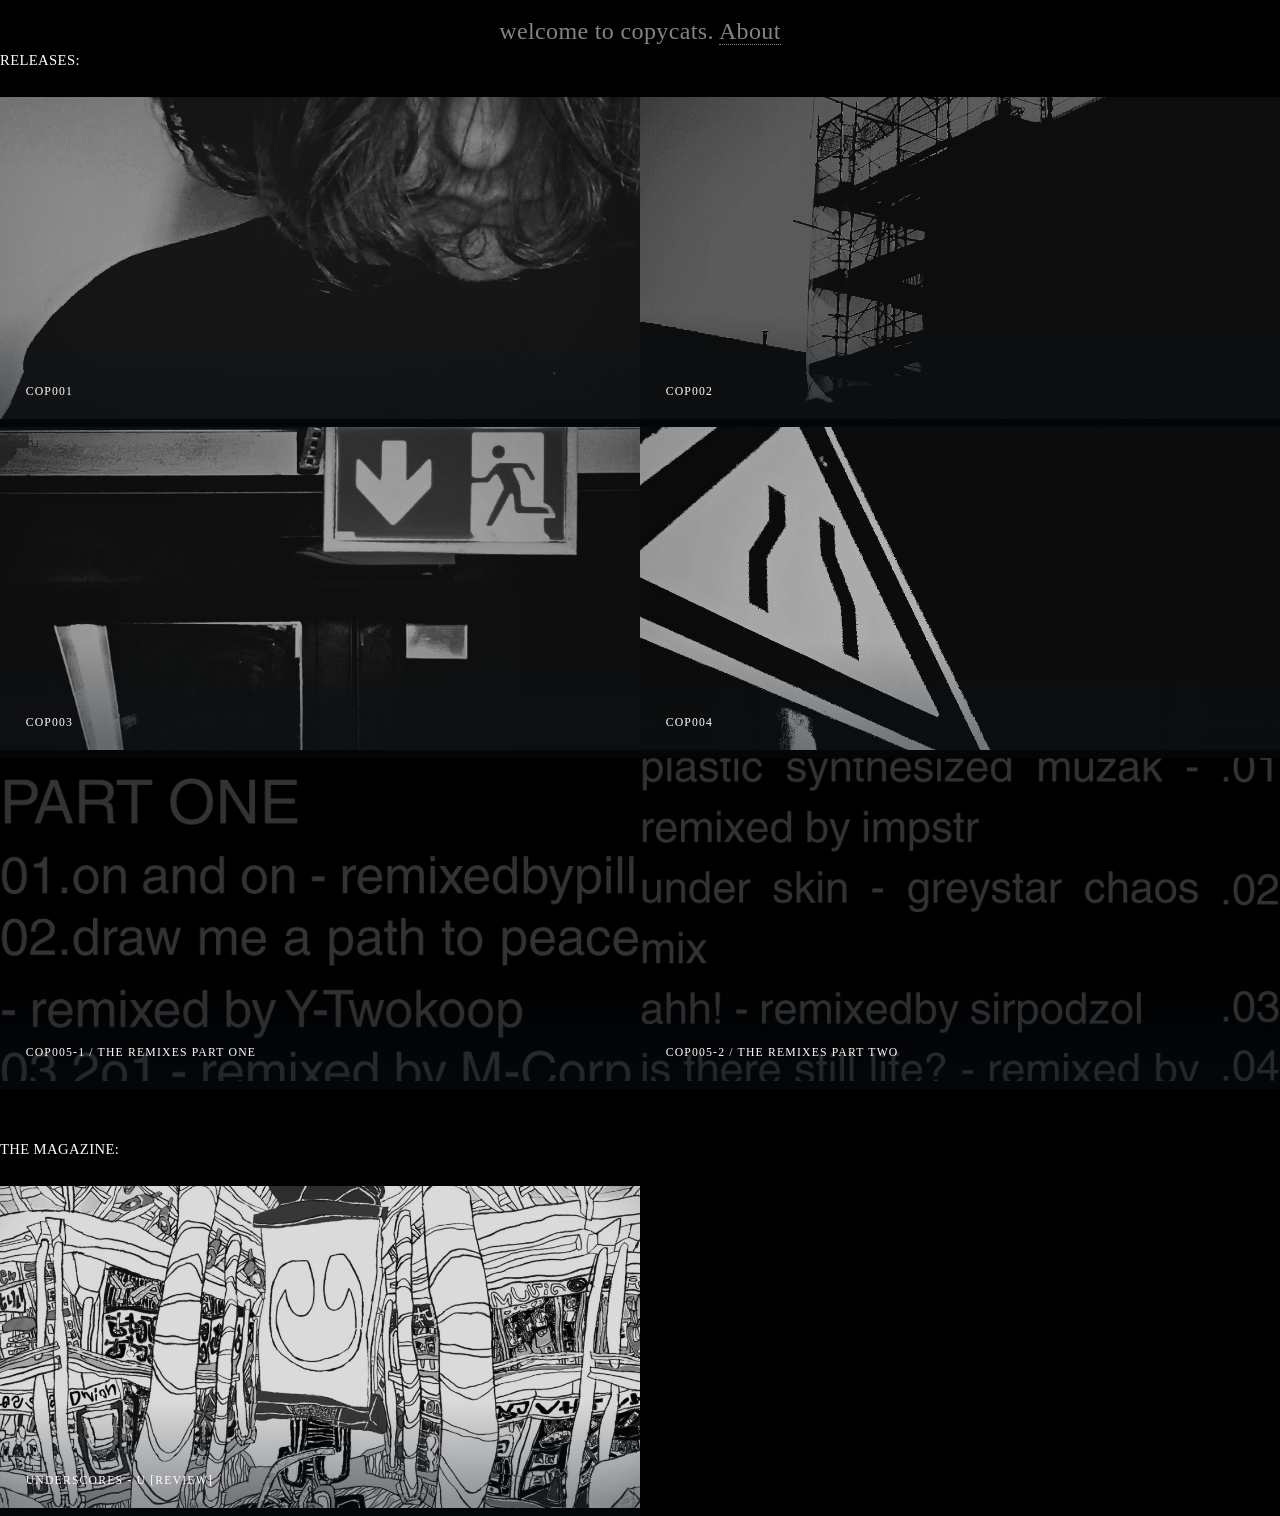
==== index.html @ d8bfcfba "Update index.html" ====
<!DOCTYPE html>

<html>

<head>
		<title>copycats</title>
		<meta charset="utf-8" />
		<meta name="viewport" content="width=device-width, initial-scale=1, user-scalable=no" />
		<link rel="stylesheet" href="assets/css/main.css" />
		<noscript><link rel="stylesheet" href="assets/css/noscript.css" /></noscript>
<style>
    body {
    font-family: Helvetica Neue;
    background-color: #000000;
    color: #ffffff;
    margin: 0;
    padding: 0;
}
</style>
</head>

<body>
	
<!-- Wrapper -->
			<div id="wrapper">

		<style>
		h1 { font-family: Helvetica; font-size: 50px; font-style: normal; font-variant: normal; font-weight: 1200; line-height: 50px;
		text-align: center; 
	letter-spacing: 0cm; }

	h2 { font-family: Helvetica Neue; font-size: 36px; font-style: normal; font-variant: normal; line-height: 26.4px;
		text-align: center;
	 }

p { font-family: Helvetica Neue; font-size: 24px; font-style: normal; font-variant: normal; line-height: 26.4px;
		text-align: center; transform: translateY(-8px); color: #ffffff83;
	 }

a { font-family: Helvetica Neue; font-size: 24px; font-style: normal; font-variant: normal; line-height: 26.4px;
		text-align: center; transform: translateY(-8px); color: #ffffff83;
	 }



	</style>

<!-- Header -->
 <div id="header">
					<header id="header">
   <p><br>welcome to copycats. <a href="about.html">About</a></br></p>
    </header>
	</div>

<br>










<br>RELEASES:</br></br>
					<!-- Main -->
						<div class="main">

	
	                    <article class="thumb">
							<a href="imgs/full/cop001.jpg" class="image"><img src="imgs/thumb/cop001.jpg" alt="" /></a>
							<h2>COP001</h2>
							<p>"COP001", EP by enrico elio scollante [COP001]
								<BR><a href="https://copycatsrecssssssssss.bandcamp.com/album/cop001">LISTEN ON BANDCAMP</a></BR>
							</p>
						</article>

						<article class="thumb">
							<a href="imgs/full/cop002.jpg" class="image"><img src="imgs/thumb/cop002.jpg" alt="" /></a>
							<h2>COP002</h2>
							<p>"COP002", EP by enrico elio scollante [COP002]
								<BR><a href="https://copycatsrecssssssssss.bandcamp.com/album/cop002">LISTEN ON BANDCAMP</a></BR>
						</article>

						<article class="thumb">
							<a href="imgs/full/cop003.jpg" class="image"><img src="imgs/thumb/cop003.jpg" alt="" /></a>
							<h2>COP003</h2>
							<p>"COP003", EP by enrico elio scollante [COP003]
								<BR><a href="https://copycatsrecssssssssss.bandcamp.com/album/cop003">LISTEN ON BANDCAMP</a></BR>
							</p>
						</article>

						<article class="thumb">
							<a href="imgs/full/cop004.jpg" class="image"><img src="imgs/thumb/cop004.jpg" alt="" /></a>
							<h2>COP004</h2>
							<p>"COP004", EP by enrico elio scollante [COP004]
								<BR><a href="https://copycatsrecssssssssss.bandcamp.com/album/cop004">LISTEN ON BANDCAMP</a></BR>
							</p>
                          </article>
							
							<article class="thumb">
							<a href="imgs/full/COP005-1THEREMIXES.jpg" class="image"><img src="imgs/thumb/COP005-1THEREMIXES.jpg" alt="" /></a>
							<h2>COP005-1 / THE REMIXES PART ONE</h2>
							<p>featuring remixes by pill, y-Twokoop, M-Corp & Sonsique
								<BR><a href="https://copycatsrecssssssssss.bandcamp.com/album/cop005-1-the-remixes-part-one">LISTEN ON BANDCAMP</a></BR>
							</p>
                          </article>

							<article class="thumb">
							<a href="imgs/full/COP005-2THEREMIXES.jpg" class="image"><img src="imgs/thumb/COP005-2THEREMIXES.jpg" alt="" /></a>
							<h2>COP005-2 / THE REMIXES PART TWO</h2>
							<p>featuring remixes by impstr, Greystar, sirpodzol & Pitchdrop
								<BR><a href="https://copycatsrecssssssssss.bandcamp.com/album/cop005-2-the-remixes-part-two">LISTEN ON BANDCAMP</a></BR>
							</p>
                          </article>
						</div>
				
<br>










<br>THE MAGAZINE:</br></br>
<!-- Main -->	
<div class="main">

	                    <article class="thumb">
							<a href="imgs/full/ufull.jpg" class="image"><img src="imgs/thumb/uthumb.jpg" alt="" /></a>
							<h2>underscores - U [REVIEW]</h2>
							<p>
								<BR>read the review for underscores' latest album U <a href="underscores.html">here!</a></BR>
							</p>
						</article>
					</div>				



							<!-- Scripts -->
			<script src="assets/js/jquery.min.js"></script>
			<script src="assets/js/jquery.poptrox.min.js"></script>
			<script src="assets/js/browser.min.js"></script>
			<script src="assets/js/breakpoints.min.js"></script>
			<script src="assets/js/util.js"></script>
			<script src="assets/js/main.js"></script>
			<script src="https://ajax.googleapis.com/ajax/libs/jquery/2.1.1/jquery.min.js"></script>
</body>
</html>
---- assets/css/main.css ----
@import url(fontawesome-all.min.css);
@import url("https://fonts.googleapis.com/css?family=Source+Sans+Pro:300,300italic,400,400italic");

/*
	Multiverse by HTML5 UP
	html5up.net | @ajlkn
	Free for personal and commercial use under the CCA 3.0 license (html5up.net/license)
*/

@-moz-keyframes spinner {
	0% {
		-moz-transform: rotate(0deg);
		-webkit-transform: rotate(0deg);
		-ms-transform: rotate(0deg);
		transform: rotate(0deg);
	}

	100% {
		-moz-transform: rotate(359deg);
		-webkit-transform: rotate(359deg);
		-ms-transform: rotate(359deg);
		transform: rotate(359deg);
	}
}

@-webkit-keyframes spinner {
	0% {
		-moz-transform: rotate(0deg);
		-webkit-transform: rotate(0deg);
		-ms-transform: rotate(0deg);
		transform: rotate(0deg);
	}

	100% {
		-moz-transform: rotate(359deg);
		-webkit-transform: rotate(359deg);
		-ms-transform: rotate(359deg);
		transform: rotate(359deg);
	}
}

@-ms-keyframes spinner {
	0% {
		-moz-transform: rotate(0deg);
		-webkit-transform: rotate(0deg);
		-ms-transform: rotate(0deg);
		transform: rotate(0deg);
	}

	100% {
		-moz-transform: rotate(359deg);
		-webkit-transform: rotate(359deg);
		-ms-transform: rotate(359deg);
		transform: rotate(359deg);
	}
}

@keyframes spinner {
	0% {
		-moz-transform: rotate(0deg);
		-webkit-transform: rotate(0deg);
		-ms-transform: rotate(0deg);
		transform: rotate(0deg);
	}

	100% {
		-moz-transform: rotate(359deg);
		-webkit-transform: rotate(359deg);
		-ms-transform: rotate(359deg);
		transform: rotate(359deg);
	}
}

html, body, div, span, applet, object,
iframe, h1, h2, h3, h4, h5, h6, p, blockquote,
pre, a, abbr, acronym, address, big, cite,
code, del, dfn, em, img, ins, kbd, q, s, samp,
small, strike, strong, sub, sup, tt, var, b,
u, i, center, dl, dt, dd, ol, ul, li, fieldset,
form, label, legend, table, caption, tbody,
tfoot, thead, tr, th, td, article, aside,
canvas, details, embed, figure, figcaption,
footer, header, hgroup, menu, nav, output, ruby,
section, summary, time, mark, audio, video {
	margin: 0;
	padding: 0;
	border: 0;
	font-size: 100%;
	font: inherit;
	vertical-align: baseline;}

article, aside, details, figcaption, figure,
footer, header, hgroup, menu, nav, section {
	display: block;}

body {
	line-height: 1;
}

ol, ul {
	list-style: none;
}

blockquote, q {
	quotes: none;
}

	blockquote:before, blockquote:after, q:before, q:after {
		content: '';
		content: none;
	}

table {
	border-collapse: collapse;
	border-spacing: 0;
}

body {
	-webkit-text-size-adjust: none;
}

mark {
	background-color: transparent;
	color: inherit;
}

input::-moz-focus-inner {
	border: 0;
	padding: 0;
}

input, select, textarea {
	-moz-appearance: none;
	-webkit-appearance: none;
	-ms-appearance: none;
	appearance: none;
}

/* Basic */

	@-ms-viewport {
		width: device-width;
	}

	body {
		-ms-overflow-style: scrollbar;
	}

	@media screen and (max-width: 480px) {

		html, body {
			min-width: 320px;
		}

	}

	html {
		box-sizing: border-box;
	}

	*, *:before, *:after {
		box-sizing: inherit;
	}

	body {
		background: #242629;
	}

		body.is-preload *, body.is-preload *:before, body.is-preload *:after {
			-moz-animation: none !important;
			-webkit-animation: none !important;
			-ms-animation: none !important;
			animation: none !important;
			-moz-transition: none !important;
			-webkit-transition: none !important;
			-ms-transition: none !important;
			transition: none !important;
		}

		body.is-resizing *, body.is-resizing *:before, body.is-resizing *:after {
			-moz-animation: none !important;
			-webkit-animation: none !important;
			-ms-animation: none !important;
			animation: none !important;
			-moz-transition: none !important;
			-webkit-transition: none !important;
			-ms-transition: none !important;
			transition: none !important;
		}

/* Type */

	body, input, select, textarea {
		color: #a0a0a1;
		font-family: "Source Sans Pro", Helvetica, sans-serif;
		font-size: 15pt;
		font-weight: 300;
		letter-spacing: 0.025em;
		line-height: 1.65;
	}

		@media screen and (max-width: 1680px) {

			body, input, select, textarea {
				font-size: 11pt;
			}

		}

	a {
		-moz-transition: color 0.2s ease-in-out, border-bottom-color 0.2s ease-in-out;
		-webkit-transition: color 0.2s ease-in-out, border-bottom-color 0.2s ease-in-out;
		-ms-transition: color 0.2s ease-in-out, border-bottom-color 0.2s ease-in-out;
		transition: color 0.2s ease-in-out, border-bottom-color 0.2s ease-in-out;
		border-bottom: dotted 1px;
		color: #34a58e;
		text-decoration: none;
	}

		a:hover {
			border-bottom-color: transparent;
			color: #34a58e !important;
		}

	strong, b {
		color: #ffffff;
		font-weight: 300;
	}

	em, i {
		font-style: italic;
	}

	p {
		margin: 0 0 2em 0;
	}

	h1, h2, h3, h4, h5, h6 {
		color: #ffffff;
		font-weight: 300;
		letter-spacing: 0.1em;
		line-height: 1.5;
		margin: 0 0 1em 0;
		text-transform: uppercase;
	}

		h1 a, h2 a, h3 a, h4 a, h5 a, h6 a {
			color: inherit;
			text-decoration: none;
		}

	h1 {
		font-size: 2em;
	}

	h2 {
		font-size: 1.25em;
	}

	h3 {
		font-size: 1.1em;
	}

	h4 {
		font-size: 1em;
	}

	h5 {
		font-size: 0.9em;
	}

	h6 {
		font-size: 0.7em;
	}

	@media screen and (max-width: 736px) {

		h2 {
			font-size: 1em;
		}

		h3 {
			font-size: 0.9em;
		}

		h4 {
			font-size: 0.8em;
		}

		h5 {
			font-size: 0.7em;
		}

		h6 {
			font-size: 0.7em;
		}

	}

	sub {
		font-size: 0.8em;
		position: relative;
		top: 0.5em;
	}

	sup {
		font-size: 0.8em;
		position: relative;
		top: -0.5em;
	}

	blockquote {
		border-left: 4px #36383c;
		font-style: italic;
		margin: 0 0 2em 0;
		padding: 0.5em 0 0.5em 2em;
	}

	code {
		background: #34363b;
		border: solid 1px #36383c;
		font-family: "Courier New", monospace;
		font-size: 0.9em;
		margin: 0 0.25em;
		padding: 0.25em 0.65em;
	}

	pre {
		-webkit-overflow-scrolling: touch;
		font-family: "Courier New", monospace;
		font-size: 0.9em;
		margin: 0 0 2em 0;
	}

		pre code {
			display: block;
			line-height: 1.75;
			padding: 1em 1.5em;
			overflow-x: auto;
		}

	hr {
		border: 0;
		border-bottom: solid 1px #36383c;
		margin: 2em 0;
	}

		hr.major {
			margin: 3em 0;
		}

	.align-left {
		text-align: left;
	}

	.align-center {
		text-align: center;
	}

	.align-right {
		text-align: right;
	}

/* Button */

	input[type="submit"],
	input[type="reset"],
	input[type="button"],
	button,
	.button {
		-moz-appearance: none;
		-webkit-appearance: none;
		-ms-appearance: none;
		appearance: none;
		-moz-transition: background-color 0.2s ease-in-out, box-shadow 0.2s ease-in-out, color 0.2s ease-in-out;
		-webkit-transition: background-color 0.2s ease-in-out, box-shadow 0.2s ease-in-out, color 0.2s ease-in-out;
		-ms-transition: background-color 0.2s ease-in-out, box-shadow 0.2s ease-in-out, color 0.2s ease-in-out;
		transition: background-color 0.2s ease-in-out, box-shadow 0.2s ease-in-out, color 0.2s ease-in-out;
		background-color: transparent;
		border: 0;
		border-radius: 0;
		box-shadow: inset 0 0 0 2px #36383c;
		color: #ffffff !important;
		cursor: pointer;
		display: inline-block;
		font-size: 0.9em;
		font-weight: 300;
		height: 3.05556em;
		letter-spacing: 0.1em;
		line-height: 3.05556em;
		padding: 0 2.5em;
		text-align: center;
		text-decoration: none;
		text-transform: uppercase;
		white-space: nowrap;
	}

		input[type="submit"]:hover,
		input[type="reset"]:hover,
		input[type="button"]:hover,
		button:hover,
		.button:hover {
			box-shadow: inset 0 0 0 2px #34a58e;
			color: #34a58e !important;
		}

			input[type="submit"]:hover:active,
			input[type="reset"]:hover:active,
			input[type="button"]:hover:active,
			button:hover:active,
			.button:hover:active {
				background-color: rgba(52, 165, 142, 0.15);
				color: #34a58e !important;
			}

		input[type="submit"].icon,
		input[type="reset"].icon,
		input[type="button"].icon,
		button.icon,
		.button.icon {
			padding-left: 1.35em;
		}

			input[type="submit"].icon:before,
			input[type="reset"].icon:before,
			input[type="button"].icon:before,
			button.icon:before,
			.button.icon:before {
				margin-right: 0.5em;
			}

		input[type="submit"].fit,
		input[type="reset"].fit,
		input[type="button"].fit,
		button.fit,
		.button.fit {
			width: 100%;
		}

		input[type="submit"].small,
		input[type="reset"].small,
		input[type="button"].small,
		button.small,
		.button.small {
			font-size: 0.8em;
		}

		input[type="submit"].large,
		input[type="reset"].large,
		input[type="button"].large,
		button.large,
		.button.large {
			font-size: 1.35em;
		}

		input[type="submit"].primary,
		input[type="reset"].primary,
		input[type="button"].primary,
		button.primary,
		.button.primary {
			background-color: #34a58e;
			box-shadow: none;
		}

			input[type="submit"].primary:hover,
			input[type="reset"].primary:hover,
			input[type="button"].primary:hover,
			button.primary:hover,
			.button.primary:hover {
				background-color: #47c5ab;
				color: #ffffff !important;
			}

				input[type="submit"].primary:hover:active,
				input[type="reset"].primary:hover:active,
				input[type="button"].primary:hover:active,
				button.primary:hover:active,
				.button.primary:hover:active {
					background-color: #287e6d;
				}

		input[type="submit"].disabled, input[type="submit"]:disabled,
		input[type="reset"].disabled,
		input[type="reset"]:disabled,
		input[type="button"].disabled,
		input[type="button"]:disabled,
		button.disabled,
		button:disabled,
		.button.disabled,
		.button:disabled {
			pointer-events: none;
			opacity: 0.35;
		}

/* Form */

	form {
		margin: 0 0 2em 0;
	}

		form > :last-child {
			margin-bottom: 0;
		}

		form > .fields {
			display: -moz-flex;
			display: -webkit-flex;
			display: -ms-flex;
			display: flex;
			-moz-flex-wrap: wrap;
			-webkit-flex-wrap: wrap;
			-ms-flex-wrap: wrap;
			flex-wrap: wrap;
			width: calc(100% + 3em);
			margin: -1.5em 0 2em -1.5em;
		}

			form > .fields > .field {
				-moz-flex-grow: 0;
				-webkit-flex-grow: 0;
				-ms-flex-grow: 0;
				flex-grow: 0;
				-moz-flex-shrink: 0;
				-webkit-flex-shrink: 0;
				-ms-flex-shrink: 0;
				flex-shrink: 0;
				padding: 1.5em 0 0 1.5em;
				width: calc(100% - 1.5em);
			}

				form > .fields > .field.half {
					width: calc(50% - 0.75em);
				}

				form > .fields > .field.third {
					width: calc(100%/3 - 0.5em);
				}

				form > .fields > .field.quarter {
					width: calc(25% - 0.375em);
				}

		@media screen and (max-width: 736px) {

			form > .fields {
				width: calc(100% + 3em);
				margin: -1.5em 0 2em -1.5em;
			}

				form > .fields > .field {
					padding: 1.5em 0 0 1.5em;
					width: calc(100% - 1.5em);
				}

					form > .fields > .field.half {
						width: calc(100% - 1.5em);
					}

					form > .fields > .field.third {
						width: calc(100% - 1.5em);
					}

					form > .fields > .field.quarter {
						width: calc(100% - 1.5em);
					}

		}

	label {
		color: #ffffff;
		display: block;
		font-size: 0.9em;
		font-weight: 300;
		margin: 0 0 1em 0;
	}

	input[type="text"],
	input[type="password"],
	input[type="email"],
	input[type="tel"],
	input[type="search"],
	input[type="url"],
	select,
	textarea {
		-moz-appearance: none;
		-webkit-appearance: none;
		-ms-appearance: none;
		appearance: none;
		background: #34363b;
		border: 0;
		border-radius: 0;
		color: #a0a0a1;
		display: block;
		outline: 0;
		padding: 0 1em;
		text-decoration: none;
		width: 100%;
	}

		input[type="text"]:invalid,
		input[type="password"]:invalid,
		input[type="email"]:invalid,
		input[type="tel"]:invalid,
		input[type="search"]:invalid,
		input[type="url"]:invalid,
		select:invalid,
		textarea:invalid {
			box-shadow: none;
		}

		input[type="text"]:focus,
		input[type="password"]:focus,
		input[type="email"]:focus,
		input[type="tel"]:focus,
		input[type="search"]:focus,
		input[type="url"]:focus,
		select:focus,
		textarea:focus {
			box-shadow: inset 0 0 0 2px #34a58e;
		}

	select {
		background-image: url("data:image/svg+xml;charset=utf8,%3Csvg xmlns='http://www.w3.org/2000/svg' width='40' height='40' preserveAspectRatio='none' viewBox='0 0 40 40'%3E%3Cpath d='M9.4,12.3l10.4,10.4l10.4-10.4c0.2-0.2,0.5-0.4,0.9-0.4c0.3,0,0.6,0.1,0.9,0.4l3.3,3.3c0.2,0.2,0.4,0.5,0.4,0.9 c0,0.4-0.1,0.6-0.4,0.9L20.7,31.9c-0.2,0.2-0.5,0.4-0.9,0.4c-0.3,0-0.6-0.1-0.9-0.4L4.3,17.3c-0.2-0.2-0.4-0.5-0.4-0.9 c0-0.4,0.1-0.6,0.4-0.9l3.3-3.3c0.2-0.2,0.5-0.4,0.9-0.4S9.1,12.1,9.4,12.3z' fill='%2336383c' /%3E%3C/svg%3E");
		background-size: 1.25rem;
		background-repeat: no-repeat;
		background-position: calc(100% - 1rem) center;
		height: 2.75em;
		padding-right: 2.75em;
		text-overflow: ellipsis;
	}

		select option {
			color: #ffffff;
			background: #242629;
		}

		select:focus::-ms-value {
			background-color: transparent;
		}

		select::-ms-expand {
			display: none;
		}

	input[type="text"],
	input[type="password"],
	input[type="email"],
	input[type="tel"],
	input[type="search"],
	input[type="url"],
	select {
		height: 2.75em;
	}

	textarea {
		padding: 0.75em 1em;
	}

	input[type="checkbox"],
	input[type="radio"] {
		-moz-appearance: none;
		-webkit-appearance: none;
		-ms-appearance: none;
		appearance: none;
		display: block;
		float: left;
		margin-right: -2em;
		opacity: 0;
		width: 1em;
		z-index: -1;
	}

		input[type="checkbox"] + label,
		input[type="radio"] + label {
			text-decoration: none;
			color: #a0a0a1;
			cursor: pointer;
			display: inline-block;
			font-size: 1em;
			font-weight: 300;
			padding-left: 2.4em;
			padding-right: 0.75em;
			position: relative;
		}

			input[type="checkbox"] + label:before,
			input[type="radio"] + label:before {
				-moz-osx-font-smoothing: grayscale;
				-webkit-font-smoothing: antialiased;
				display: inline-block;
				font-style: normal;
				font-variant: normal;
				text-rendering: auto;
				line-height: 1;
				text-transform: none !important;
				font-family: 'Font Awesome 5 Free';
				font-weight: 900;
			}

			input[type="checkbox"] + label:before,
			input[type="radio"] + label:before {
				background: #34363b;
				content: '';
				display: inline-block;
				font-size: 0.8em;
				height: 2.0625em;
				left: 0;
				line-height: 2.0625em;
				position: absolute;
				text-align: center;
				top: 0;
				width: 2.0625em;
			}

		input[type="checkbox"]:checked + label:before,
		input[type="radio"]:checked + label:before {
			background: #34a58e;
			border-color: #34a58e;
			color: #ffffff;
			content: '\f00c';
		}

		input[type="checkbox"]:focus + label:before,
		input[type="radio"]:focus + label:before {
			box-shadow: 0 0 0 2px #34a58e;
		}

	input[type="radio"] + label:before {
		border-radius: 100%;
	}

	::-webkit-input-placeholder {
		color: #707071 !important;
		opacity: 1.0;
	}

	:-moz-placeholder {
		color: #707071 !important;
		opacity: 1.0;
	}

	::-moz-placeholder {
		color: #707071 !important;
		opacity: 1.0;
	}

	:-ms-input-placeholder {
		color: #707071 !important;
		opacity: 1.0;
	}

/* Icon */

	.icon {
		text-decoration: none;
		border-bottom: none;
		position: relative;
	}

		.icon:before {
			-moz-osx-font-smoothing: grayscale;
			-webkit-font-smoothing: antialiased;
			display: inline-block;
			font-style: normal;
			font-variant: normal;
			text-rendering: auto;
			line-height: 1;
			text-transform: none !important;
			font-family: 'Font Awesome 5 Free';
			font-weight: 400;
		}

		.icon > .label {
			display: none;
		}

		.icon:before {
			line-height: inherit;
		}

		.icon.solid:before {
			font-weight: 900;
		}

		.icon.brands:before {
			font-family: 'Font Awesome 5 Brands';
		}

/* List */

	ol {
		list-style: decimal;
		margin: 0 0 2em 0;
		padding-left: 1.25em;
	}

		ol li {
			padding-left: 0.25em;
		}

	ul {
		list-style: disc;
		margin: 0 0 2em 0;
		padding-left: 1em;
	}

		ul li {
			padding-left: 0.5em;
		}

		ul.alt {
			list-style: none;
			padding-left: 0;
		}

			ul.alt li {
				border-top: solid 1px #36383c;
				padding: 0.5em 0;
			}

				ul.alt li:first-child {
					border-top: 0;
					padding-top: 0;
				}

	dl {
		margin: 0 0 2em 0;
	}

		dl dt {
			display: block;
			font-weight: 300;
			margin: 0 0 1em 0;
		}

		dl dd {
			margin-left: 2em;
		}

/* Actions */

	ul.actions {
		display: -moz-flex;
		display: -webkit-flex;
		display: -ms-flex;
		display: flex;
		cursor: default;
		list-style: none;
		margin-left: -1em;
		padding-left: 0;
	}

		ul.actions li {
			padding: 0 0 0 1em;
			vertical-align: middle;
		}

		ul.actions.special {
			-moz-justify-content: center;
			-webkit-justify-content: center;
			-ms-justify-content: center;
			justify-content: center;
			width: 100%;
			margin-left: 0;
		}

			ul.actions.special li:first-child {
				padding-left: 0;
			}

		ul.actions.stacked {
			-moz-flex-direction: column;
			-webkit-flex-direction: column;
			-ms-flex-direction: column;
			flex-direction: column;
			margin-left: 0;
		}

			ul.actions.stacked li {
				padding: 1.3em 0 0 0;
			}

				ul.actions.stacked li:first-child {
					padding-top: 0;
				}

		ul.actions.fit {
			width: calc(100% + 1em);
		}

			ul.actions.fit li {
				-moz-flex-grow: 1;
				-webkit-flex-grow: 1;
				-ms-flex-grow: 1;
				flex-grow: 1;
				-moz-flex-shrink: 1;
				-webkit-flex-shrink: 1;
				-ms-flex-shrink: 1;
				flex-shrink: 1;
				width: 100%;
			}

				ul.actions.fit li > * {
					width: 100%;
				}

			ul.actions.fit.stacked {
				width: 100%;
			}

		@media screen and (max-width: 480px) {

			ul.actions:not(.fixed) {
				-moz-flex-direction: column;
				-webkit-flex-direction: column;
				-ms-flex-direction: column;
				flex-direction: column;
				margin-left: 0;
				width: 100% !important;
			}

				ul.actions:not(.fixed) li {
					-moz-flex-grow: 1;
					-webkit-flex-grow: 1;
					-ms-flex-grow: 1;
					flex-grow: 1;
					-moz-flex-shrink: 1;
					-webkit-flex-shrink: 1;
					-ms-flex-shrink: 1;
					flex-shrink: 1;
					padding: 1em 0 0 0;
					text-align: center;
					width: 100%;
				}

					ul.actions:not(.fixed) li > * {
						width: 100%;
					}

					ul.actions:not(.fixed) li:first-child {
						padding-top: 0;
					}

					ul.actions:not(.fixed) li input[type="submit"],
					ul.actions:not(.fixed) li input[type="reset"],
					ul.actions:not(.fixed) li input[type="button"],
					ul.actions:not(.fixed) li button,
					ul.actions:not(.fixed) li .button {
						width: 100%;
					}

						ul.actions:not(.fixed) li input[type="submit"].icon:before,
						ul.actions:not(.fixed) li input[type="reset"].icon:before,
						ul.actions:not(.fixed) li input[type="button"].icon:before,
						ul.actions:not(.fixed) li button.icon:before,
						ul.actions:not(.fixed) li .button.icon:before {
							margin-left: -0.5rem;
						}

		}

/* Icons */

	ul.icons {
		cursor: default;
		list-style: none;
		padding-left: 0;
	}

		ul.icons li {
			display: inline-block;
			padding: 0 1em 0 0;
		}

			ul.icons li:last-child {
				padding-right: 0;
			}

			ul.icons li .icon {
				color: #505051;
			}

				ul.icons li .icon:before {
					font-size: 1.5em;
				}

/* Table */

	.table-wrapper {
		-webkit-overflow-scrolling: touch;
		overflow-x: auto;
	}

	table {
		margin: 0 0 2em 0;
		width: 100%;
	}

		table tbody tr {
			border: solid 1px #36383c;
			border-left: 0;
			border-right: 0;
		}

			table tbody tr:nth-child(2n + 1) {
				background-color: #34363b;
			}

		table td {
			padding: 0.75em 0.75em;
		}

		table th {
			color: #ffffff;
			font-size: 0.9em;
			font-weight: 300;
			padding: 0 0.75em 0.75em 0.75em;
			text-align: left;
		}

		table thead {
			border-bottom: solid 2px #36383c;
		}

		table tfoot {
			border-top: solid 2px #36383c;
		}

		table.alt {
			border-collapse: separate;
		}

			table.alt tbody tr td {
				border: solid 1px #36383c;
				border-left-width: 0;
				border-top-width: 0;
			}

				table.alt tbody tr td:first-child {
					border-left-width: 1px;
				}

			table.alt tbody tr:first-child td {
				border-top-width: 1px;
			}

			table.alt thead {
				border-bottom: 0;
			}

			table.alt tfoot {
				border-top: 0;
			}

/* Panel */

	.panel {
		padding: 4em 4em 2em 4em ;
		-moz-transform: translateY(100vh);
		-webkit-transform: translateY(100vh);
		-ms-transform: translateY(100vh);
		transform: translateY(100vh);
		-moz-transition: -moz-transform 0.5s ease;
		-webkit-transition: -webkit-transform 0.5s ease;
		-ms-transition: -ms-transform 0.5s ease;
		transition: transform 0.5s ease;
		-webkit-overflow-scrolling: touch;
		background: rgba(36, 38, 41, 0.975);
		bottom: 4em;
		left: 0;
		max-height: calc(80vh - 4em);
		overflow-y: auto;
		position: fixed;
		width: 100%;
		z-index: 10001;
	}

		.panel.active {
			-moz-transform: translateY(1px);
			-webkit-transform: translateY(1px);
			-ms-transform: translateY(1px);
			transform: translateY(1px);
		}

		.panel > .inner {
			margin: 0 auto;
			max-width: 100%;
			width: 75em;
		}

			.panel > .inner.split {
				display: -moz-flex;
				display: -webkit-flex;
				display: -ms-flex;
				display: flex;
			}

				.panel > .inner.split > div {
					margin-left: 4em;
					width: 50%;
				}

				.panel > .inner.split > :first-child {
					margin-left: 0;
				}

		.panel > .closer {
			-moz-transition: opacity 0.2s ease-in-out;
			-webkit-transition: opacity 0.2s ease-in-out;
			-ms-transition: opacity 0.2s ease-in-out;
			transition: opacity 0.2s ease-in-out;
			background-image: url("images/close.svg");
			background-position: center;
			background-repeat: no-repeat;
			background-size: 3em;
			cursor: pointer;
			height: 5em;
			opacity: 0.25;
			position: absolute;
			right: 0;
			top: 0;
			width: 5em;
			z-index: 2;
		}

			.panel > .closer:hover {
				opacity: 1.0;
			}

		@media screen and (max-width: 1280px) {

			.panel {
				padding: 3em 3em 1em 3em ;
			}

				.panel > .inner.split > div {
					margin-left: 3em;
				}

				.panel > .closer {
					background-size: 2.5em;
					background-position: 75% 25%;
				}

		}

		@media screen and (max-width: 980px) {

			.panel > .inner.split {
				-moz-flex-direction: column;
				-webkit-flex-direction: column;
				-ms-flex-direction: column;
				flex-direction: column;
			}

				.panel > .inner.split > div {
					margin-left: 0;
					width: 100%;
				}

		}

		@media screen and (max-width: 736px) {

			.panel {
				-moz-transform: translateY(-100vh);
				-webkit-transform: translateY(-100vh);
				-ms-transform: translateY(-100vh);
				transform: translateY(-100vh);
				padding: 4em 2em 2em 2em ;
				bottom: auto;
				top: calc(4em - 1px);
			}

				.panel.active {
					-moz-transform: translateY(0);
					-webkit-transform: translateY(0);
					-ms-transform: translateY(0);
					transform: translateY(0);
				}

		}

/* Poptrox Popup */

	.poptrox-overlay {
		-webkit-tap-highlight-color: rgba(255, 255, 255, 0);
	}

	.poptrox-popup {
		background: rgba(31, 34, 36, 0.925);
		box-shadow: 0 1em 3em 0.5em rgba(0, 0, 0, 0.25);
		cursor: default;
	}

		.poptrox-popup:before {
			-moz-transition: opacity 0.2s ease-in-out;
			-webkit-transition: opacity 0.2s ease-in-out;
			-ms-transition: opacity 0.2s ease-in-out;
			transition: opacity 0.2s ease-in-out;
			background-image: -moz-linear-gradient(to left, rgba(31,34,36,0.35), rgba(31,34,36,0) 10em, rgba(31,34,36,0)), -moz-linear-gradient(to right, rgba(31,34,36,0.35), rgba(31,34,36,0) 10em, rgba(31,34,36,0));
			background-image: -webkit-linear-gradient(to left, rgba(31,34,36,0.35), rgba(31,34,36,0) 10em, rgba(31,34,36,0)), -webkit-linear-gradient(to right, rgba(31,34,36,0.35), rgba(31,34,36,0) 10em, rgba(31,34,36,0));
			background-image: -ms-linear-gradient(to left, rgba(31,34,36,0.35), rgba(31,34,36,0) 10em, rgba(31,34,36,0)), -ms-linear-gradient(to right, rgba(31,34,36,0.35), rgba(31,34,36,0) 10em, rgba(31,34,36,0));
			background-image: linear-gradient(to left, rgba(31,34,36,0.35), rgba(31,34,36,0) 10em, rgba(31,34,36,0)), linear-gradient(to right, rgba(31,34,36,0.35), rgba(31,34,36,0) 10em, rgba(31,34,36,0));
			content: '';
			display: block;
			height: 100%;
			left: 0;
			position: absolute;
			top: 0;
			width: 100%;
			z-index: 1;
			opacity: 1;
		}

		.poptrox-popup .closer {
			-moz-transition: opacity 0.2s ease-in-out;
			-webkit-transition: opacity 0.2s ease-in-out;
			-ms-transition: opacity 0.2s ease-in-out;
			transition: opacity 0.2s ease-in-out;
			background-image: url("images/close.svg");
			background-position: center;
			background-repeat: no-repeat;
			background-size: 3em;
			height: 5em;
			opacity: 0;
			position: absolute;
			right: 0;
			top: 0;
			width: 5em;
			z-index: 2;
		}

		.poptrox-popup .nav-previous,
		.poptrox-popup .nav-next {
			-moz-transition: opacity 0.2s ease-in-out;
			-webkit-transition: opacity 0.2s ease-in-out;
			-ms-transition: opacity 0.2s ease-in-out;
			transition: opacity 0.2s ease-in-out;
			background-image: url("images/arrow.svg");
			background-position: center;
			background-repeat: no-repeat;
			background-size: 5em;
			cursor: pointer;
			height: 8em;
			margin-top: -4em;
			opacity: 0;
			position: absolute;
			top: 50%;
			width: 6em;
			z-index: 2;
		}

		.poptrox-popup .nav-previous {
			-moz-transform: scaleX(-1);
			-webkit-transform: scaleX(-1);
			-ms-transform: scaleX(-1);
			transform: scaleX(-1);
			left: 0;
		}

		.poptrox-popup .nav-next {
			right: 0;
		}

		.poptrox-popup .caption {
			padding: 2em 2em 0.1em 2em ;
			background-image: -moz-linear-gradient(to top, rgba(16,16,16,0.45) 25%, rgba(16,16,16,0) 100%);
			background-image: -webkit-linear-gradient(to top, rgba(16,16,16,0.45) 25%, rgba(16,16,16,0) 100%);
			background-image: -ms-linear-gradient(to top, rgba(16,16,16,0.45) 25%, rgba(16,16,16,0) 100%);
			background-image: linear-gradient(to top, rgba(16,16,16,0.45) 25%, rgba(16,16,16,0) 100%);
			bottom: 0;
			cursor: default;
			left: 0;
			position: absolute;
			text-align: left;
			width: 100%;
			z-index: 2;
		}

			.poptrox-popup .caption h2, .poptrox-popup .caption h3, .poptrox-popup .caption h4, .poptrox-popup .caption h5, .poptrox-popup .caption h6 {
				margin: 0 0 0.5em 0;
			}

			.poptrox-popup .caption p {
				color: #ffffff;
			}

		.poptrox-popup .loader {
			-moz-animation: spinner 1s infinite linear !important;
			-webkit-animation: spinner 1s infinite linear !important;
			-ms-animation: spinner 1s infinite linear !important;
			animation: spinner 1s infinite linear !important;
			background-image: url("images/spinner.svg");
			background-position: center;
			background-repeat: no-repeat;
			background-size: contain;
			display: block;
			font-size: 2em;
			height: 2em;
			left: 50%;
			line-height: 2em;
			margin: -1em 0 0 -1em;
			opacity: 0.25;
			position: absolute;
			text-align: center;
			top: 50%;
			width: 2em;
		}

		.poptrox-popup:hover .closer,
		.poptrox-popup:hover .nav-previous,
		.poptrox-popup:hover .nav-next {
			opacity: 0.5;
		}

			.poptrox-popup:hover .closer:hover,
			.poptrox-popup:hover .nav-previous:hover,
			.poptrox-popup:hover .nav-next:hover {
				opacity: 1.0;
			}

		.poptrox-popup.loading:before {
			opacity: 0;
		}

		body.touch .poptrox-popup .closer,
		body.touch .poptrox-popup .nav-previous,
		body.touch .poptrox-popup .nav-next {
			opacity: 1.0 !important;
		}

		@media screen and (max-width: 980px) {

			.poptrox-popup .closer {
				background-size: 3em;
			}

			.poptrox-popup .nav-previous,
			.poptrox-popup .nav-next {
				background-size: 4em;
			}

		}

		@media screen and (max-width: 736px) {

			.poptrox-popup:before {
				display: none;
			}

			.poptrox-popup .caption {
				display: none !important;
			}

			.poptrox-popup .closer,
			.poptrox-popup .nav-previous,
			.poptrox-popup .nav-next {
				display: none !important;
			}

		}

/* Wrapper */

	#wrapper {
		-moz-transition: -moz-filter 0.5s ease, -webkit-filter 0.5s ease, -ms-filter 0.5s ease, -moz-filter 0.5s ease;
		-webkit-transition: -moz-filter 0.5s ease, -webkit-filter 0.5s ease, -ms-filter 0.5s ease, -webkit-filter 0.5s ease;
		-ms-transition: -moz-filter 0.5s ease, -webkit-filter 0.5s ease, -ms-filter 0.5s ease, -ms-filter 0.5s ease;
		transition: -moz-filter 0.5s ease, -webkit-filter 0.5s ease, -ms-filter 0.5s ease, filter 0.5s ease;
		position: relative;
	}

		#wrapper:after {
			pointer-events: none;
			-moz-transition: opacity 0.5s ease, visibility 0.5s;
			-webkit-transition: opacity 0.5s ease, visibility 0.5s;
			-ms-transition: opacity 0.5s ease, visibility 0.5s;
			transition: opacity 0.5s ease, visibility 0.5s;
			background: rgba(36, 38, 41, 0.5);
			content: '';
			display: block;
			height: 100%;
			left: 0;
			opacity: 0;
			position: absolute;
			top: 0;
			visibility: hidden;
			width: 100%;
			z-index: 1;
		}

			body.ie #wrapper:after {
				background: rgba(36, 38, 41, 0.8);
			}

		body.modal-active #wrapper {
			-moz-filter: blur(8px);
			-webkit-filter: blur(8px);
			-ms-filter: blur(8px);
			filter: blur(8px);
		}

			body.modal-active #wrapper:after {
				pointer-events: auto;
				opacity: 1;
				visibility: visible;
				z-index: 10003;
			}

		#wrapper:before {
			-moz-animation: spinner 1s infinite linear !important;
			-webkit-animation: spinner 1s infinite linear !important;
			-ms-animation: spinner 1s infinite linear !important;
			animation: spinner 1s infinite linear !important;
			pointer-events: none;
			-moz-transition: top 0.75s ease-in-out, opacity 0.35s ease-out, visibility 0.35s;
			-webkit-transition: top 0.75s ease-in-out, opacity 0.35s ease-out, visibility 0.35s;
			-ms-transition: top 0.75s ease-in-out, opacity 0.35s ease-out, visibility 0.35s;
			transition: top 0.75s ease-in-out, opacity 0.35s ease-out, visibility 0.35s;
			background-image: url("images/spinner.svg");
			background-position: center;
			background-repeat: no-repeat;
			background-size: contain;
			content: '';
			display: block;
			font-size: 2em;
			height: 2em;
			left: 50%;
			line-height: 2em;
			margin: -1em 0 0 -1em;
			opacity: 0;
			position: fixed;
			text-align: center;
			top: 75%;
			visibility: hidden;
			width: 2em;
		}

		body.is-preload #wrapper:before {
			-moz-transition: opacity 1s ease-out !important;
			-webkit-transition: opacity 1s ease-out !important;
			-ms-transition: opacity 1s ease-out !important;
			transition: opacity 1s ease-out !important;
			-moz-transition-delay: 0.5s !important;
			-webkit-transition-delay: 0.5s !important;
			-ms-transition-delay: 0.5s !important;
			transition-delay: 0.5s !important;
			opacity: 0.25;
			top: 50%;
			visibility: visible;
		}

/* Header */

	body {
		padding: 0 0 4em 0;
	}

	#header {
		-moz-transform: translateY(0);
		-webkit-transform: translateY(0);
		-ms-transform: translateY(0);
		transform: translateY(0);
		-moz-transition: -moz-transform 1s ease;
		-webkit-transition: -webkit-transform 1s ease;
		-ms-transition: -ms-transform 1s ease;
		transition: transform 1s ease;
		-moz-user-select: none;
		-ms-user-select: none;
		-webkit-user-select: none;
		text-align: center;
		background: black;
		transition: background-color 0.5s ease;
        position:fixed;
        top:0;
		bottom: -1em;
		height: 3em;
		left: 0;
		line-height: 4em;
		padding: 0 1.5em;
		position: top;
		user-select: none;
		width: 100%;
		z-index: 10002;
	}




		body.is-preload #header {
			-moz-transform: translateY(4em);
			-webkit-transform: translateY(4em);
			-ms-transform: translateY(4em);
			transform: translateY(4em);
		}

		#header h1 {
			color: #a0a0a1;
			display: inline-block;
			font-size: 24px;
			line-height: 1;
			margin: 0;
			vertical-align: middle;
		}

			#header h1 a {
				border: 0;
				color: inherit;
			}

				#header h1 a:hover {
					color: inherit !important;
				}

		#header nav {
			position: absolute;
			right: 0;
			top: 0;;
		}

			#header nav > ul {
				list-style: none;
				margin: 0;
				padding: 0;
			}

				#header nav > ul > li {
					display: inline-block;
					padding: 0;
				}

					#header nav > ul > li a {
						-moz-transition: background-color 0.5s ease;
						-webkit-transition: background-color 0.5s ease;
						-ms-transition: background-color 0.5s ease;
						transition: background-color 0.5s ease;
						border: 0;
						color: #ffffff;
						display: inline-block;
						letter-spacing: 0.1em;
						padding: 0 1.65em;
						text-transform: uppercase;
					}

						#header nav > ul > li a.icon:before {
							color: #505051;
							float: right;
							margin-left: 0.75em;
						}

						#header nav > ul > li a:hover {
							color: #ffffff !important;
						}

						#header nav > ul > li a.active {
							background-color: #242629;
						}

	@media screen and (max-width: 736px) {

		body {
			padding: 4em 0 0 0;
		}

		#header {
			-moz-transform: translateY(0);
			-webkit-transform: translateY(0);
			-ms-transform: translateY(0);
			transform: translateY(0);
			height: 4em;
			padding: 0 1em;
			top: 0;
		}

			body.is-preload #header {
				-moz-transform: translateY(-3.4em);
				-webkit-transform: translateY(-3.4em);
				-ms-transform: translateY(-3.4em);
				transform: translateY(-3.4em);
			}

			#header h1 {
				font-size: 0.9em;
			}

			#header nav > ul > li a {
				font-size: 0.9em;
				padding: 0 1.15em;
			}

	}

/* Main */

.main {
		-moz-transition: -moz-filter 0.5s ease, -webkit-filter 0.5s ease, -ms-filter 0.5s ease, -moz-filter 0.5s ease;
		-webkit-transition: -moz-filter 0.5s ease, -webkit-filter 0.5s ease, -ms-filter 0.5s ease, -webkit-filter 0.5s ease;
		-ms-transition: -moz-filter 0.5s ease, -webkit-filter 0.5s ease, -ms-filter 0.5s ease, -ms-filter 0.5s ease;
		transition: -moz-filter 0.5s ease, -webkit-filter 0.5s ease, -ms-filter 0.5s ease, filter 0.5s ease;
		display: -moz-flex;
		display: -webkit-flex;
		display: -ms-flex;
		display: flex;
		-moz-flex-wrap: wrap;
		-webkit-flex-wrap: wrap;
		-ms-flex-wrap: wrap;
		flex-wrap: wrap;
		-webkit-tap-highlight-color: rgba(255, 255, 255, 0);
	}

	.main .thumb {
			-moz-transition: opacity 1.25s ease-in-out;
			-webkit-transition: opacity 1.25s ease-in-out;
			-ms-transition: opacity 1.25s ease-in-out;
			transition: opacity 1.25s ease-in-out;
			pointer-events: auto;
			-webkit-tap-highlight-color: rgba(255, 255, 255, 0);
			opacity: 1;
			overflow: hidden;
			position: relative;
		}

		.main .thumb:after {
				background-image: -moz-linear-gradient(to top, rgba(10,17,25,0.35) 5%, rgba(10,17,25,0) 35%);
				background-image: -webkit-linear-gradient(to top, rgba(10,17,25,0.35) 5%, rgba(10,17,25,0) 35%);
				background-image: -ms-linear-gradient(to top, rgba(10,17,25,0.35) 5%, rgba(10,17,25,0) 35%);
				background-image: linear-gradient(to top, rgba(10,17,25,0.35) 5%, rgba(10,17,25,0) 35%);
				pointer-events: none;
				background-size: cover;
				content: '';
				display: block;
				height: 100%;
				left: 0;
				position: absolute;
				top: 0;
				width: 100%;
			}

		.main .thumb > .image {
				-webkit-tap-highlight-color: rgba(255, 255, 255, 0);
				background-position: center;
				background-repeat: no-repeat;
				background-size: cover;
				border: 0;
				height: 100%;
				left: 0;
				position: absolute;
				top: 0;
				width: 100%;
			}

		.main .thumb > h2 {
				pointer-events: none;
				bottom: 1.875em;
				font-size: 0.8em;
				left: 2.1875em;
				margin: 0;
				position: absolute;
				z-index: 1;
			}

		.main .thumb > p {
				display: none;
			}

	.main:after {
			pointer-events: none;
			-moz-transition: opacity 0.5s ease, visibility 0.5s;
			-webkit-transition: opacity 0.5s ease, visibility 0.5s;
			-ms-transition: opacity 0.5s ease, visibility 0.5s;
			transition: opacity 0.5s ease, visibility 0.5s;
			background: rgba(36, 38, 41, 0.25);
			content: '';
			display: block;
			height: 100%;
			left: 0;
			opacity: 0;
			position: absolute;
			top: 0;
			visibility: hidden;
			width: 100%;
			z-index: 1;
		}

			body.ie.main:after {
				background: rgba(36, 38, 41, 0.55);
			}

		body.content-active.main {
			-moz-filter: blur(6px);
			-webkit-filter: blur(6px);
			-ms-filter: blur(6px);
			filter: blur(6px);
		}

			body.content-active.main:after {
				pointer-events: auto;
				opacity: 1;
				visibility: visible;
			}

		body.is-preload.main .thumb {
			pointer-events: none;
			opacity: 0;
		}

	.main .thumb {
			-moz-transition-delay: 2.525s;
			-webkit-transition-delay: 2.525s;
			-ms-transition-delay: 2.525s;
			transition-delay: 2.525s;
			height: calc(40vh - 2em);
			min-height: 20em;
			width: 25%;
		}

		.main .thumb:nth-child(1) {
				-moz-transition-delay: 0.65s;
				-webkit-transition-delay: 0.65s;
				-ms-transition-delay: 0.65s;
				transition-delay: 0.65s;
			}

		.main .thumb:nth-child(2) {
				-moz-transition-delay: 0.8s;
				-webkit-transition-delay: 0.8s;
				-ms-transition-delay: 0.8s;
				transition-delay: 0.8s;
			}

		.main .thumb:nth-child(3) {
				-moz-transition-delay: 0.95s;
				-webkit-transition-delay: 0.95s;
				-ms-transition-delay: 0.95s;
				transition-delay: 0.95s;
			}

		.main .thumb:nth-child(4) {
				-moz-transition-delay: 1.1s;
				-webkit-transition-delay: 1.1s;
				-ms-transition-delay: 1.1s;
				transition-delay: 1.1s;
			}

		.main .thumb:nth-child(5) {
				-moz-transition-delay: 1.25s;
				-webkit-transition-delay: 1.25s;
				-ms-transition-delay: 1.25s;
				transition-delay: 1.25s;
			}

		.main .thumb:nth-child(6) {
				-moz-transition-delay: 1.4s;
				-webkit-transition-delay: 1.4s;
				-ms-transition-delay: 1.4s;
				transition-delay: 1.4s;
			}

		.main .thumb:nth-child(7) {
				-moz-transition-delay: 1.55s;
				-webkit-transition-delay: 1.55s;
				-ms-transition-delay: 1.55s;
				transition-delay: 1.55s;
			}

		.main .thumb:nth-child(8) {
				-moz-transition-delay: 1.7s;
				-webkit-transition-delay: 1.7s;
				-ms-transition-delay: 1.7s;
				transition-delay: 1.7s;
			}

		.main .thumb:nth-child(9) {
				-moz-transition-delay: 1.85s;
				-webkit-transition-delay: 1.85s;
				-ms-transition-delay: 1.85s;
				transition-delay: 1.85s;
			}

		.main .thumb:nth-child(10) {
				-moz-transition-delay: 2s;
				-webkit-transition-delay: 2s;
				-ms-transition-delay: 2s;
				transition-delay: 2s;
			}

		.main .thumb:nth-child(11) {
				-moz-transition-delay: 2.15s;
				-webkit-transition-delay: 2.15s;
				-ms-transition-delay: 2.15s;
				transition-delay: 2.15s;
			}

		.main .thumb:nth-child(12) {
				-moz-transition-delay: 2.3s;
				-webkit-transition-delay: 2.3s;
				-ms-transition-delay: 2.3s;
				transition-delay: 2.3s;
			}

		@media screen and (max-width: 1680px) {

		.main .thumb {
				-moz-transition-delay: 2.075s;
				-webkit-transition-delay: 2.075s;
				-ms-transition-delay: 2.075s;
				transition-delay: 2.075s;
				height: calc(40vh - 2em);
				min-height: 20em;
				width: 33.33333%;
			}

			.main .thumb:nth-child(1) {
					-moz-transition-delay: 0.65s;
					-webkit-transition-delay: 0.65s;
					-ms-transition-delay: 0.65s;
					transition-delay: 0.65s;
				}

			.main .thumb:nth-child(2) {
					-moz-transition-delay: 0.8s;
					-webkit-transition-delay: 0.8s;
					-ms-transition-delay: 0.8s;
					transition-delay: 0.8s;
				}

			.main .thumb:nth-child(3) {
					-moz-transition-delay: 0.95s;
					-webkit-transition-delay: 0.95s;
					-ms-transition-delay: 0.95s;
					transition-delay: 0.95s;
				}

			.main .thumb:nth-child(4) {
					-moz-transition-delay: 1.1s;
					-webkit-transition-delay: 1.1s;
					-ms-transition-delay: 1.1s;
					transition-delay: 1.1s;
				}

			.main .thumb:nth-child(5) {
					-moz-transition-delay: 1.25s;
					-webkit-transition-delay: 1.25s;
					-ms-transition-delay: 1.25s;
					transition-delay: 1.25s;
				}

			.main .thumb:nth-child(6) {
					-moz-transition-delay: 1.4s;
					-webkit-transition-delay: 1.4s;
					-ms-transition-delay: 1.4s;
					transition-delay: 1.4s;
				}

			.main .thumb:nth-child(7) {
					-moz-transition-delay: 1.55s;
					-webkit-transition-delay: 1.55s;
					-ms-transition-delay: 1.55s;
					transition-delay: 1.55s;
				}

			.main .thumb:nth-child(8) {
					-moz-transition-delay: 1.7s;
					-webkit-transition-delay: 1.7s;
					-ms-transition-delay: 1.7s;
					transition-delay: 1.7s;
				}

			.main .thumb:nth-child(9) {
					-moz-transition-delay: 1.85s;
					-webkit-transition-delay: 1.85s;
					-ms-transition-delay: 1.85s;
					transition-delay: 1.85s;
				}

		}

		@media screen and (max-width: 1280px) {

			.main .thumb {
				-moz-transition-delay: 1.625s;
				-webkit-transition-delay: 1.625s;
				-ms-transition-delay: 1.625s;
				transition-delay: 1.625s;
				height: calc(40vh - 2em);
				min-height: 20em;
				width: 50%;
			}

			.main .thumb:nth-child(1) {
					-moz-transition-delay: 0.65s;
					-webkit-transition-delay: 0.65s;
					-ms-transition-delay: 0.65s;
					transition-delay: 0.65s;
				}

			.main .thumb:nth-child(2) {
					-moz-transition-delay: 0.8s;
					-webkit-transition-delay: 0.8s;
					-ms-transition-delay: 0.8s;
					transition-delay: 0.8s;
				}

			.main .thumb:nth-child(3) {
					-moz-transition-delay: 0.95s;
					-webkit-transition-delay: 0.95s;
					-ms-transition-delay: 0.95s;
					transition-delay: 0.95s;
				}

			.main .thumb:nth-child(4) {
					-moz-transition-delay: 1.1s;
					-webkit-transition-delay: 1.1s;
					-ms-transition-delay: 1.1s;
					transition-delay: 1.1s;
				}

			.main .thumb:nth-child(5) {
					-moz-transition-delay: 1.25s;
					-webkit-transition-delay: 1.25s;
					-ms-transition-delay: 1.25s;
					transition-delay: 1.25s;
				}

			.main .thumb:nth-child(6) {
					-moz-transition-delay: 1.4s;
					-webkit-transition-delay: 1.4s;
					-ms-transition-delay: 1.4s;
					transition-delay: 1.4s;
				}

		}

		@media screen and (max-width: 980px) {

		.main .thumb {
				-moz-transition-delay: 2.075s;
				-webkit-transition-delay: 2.075s;
				-ms-transition-delay: 2.075s;
				transition-delay: 2.075s;
				height: calc(28.57143vh - 1.33333em);
				min-height: 18em;
				width: 50%;
			}

			.main .thumb:nth-child(1) {
					-moz-transition-delay: 0.65s;
					-webkit-transition-delay: 0.65s;
					-ms-transition-delay: 0.65s;
					transition-delay: 0.65s;
				}

			.main .thumb:nth-child(2) {
					-moz-transition-delay: 0.8s;
					-webkit-transition-delay: 0.8s;
					-ms-transition-delay: 0.8s;
					transition-delay: 0.8s;
				}

			.main .thumb:nth-child(3) {
					-moz-transition-delay: 0.95s;
					-webkit-transition-delay: 0.95s;
					-ms-transition-delay: 0.95s;
					transition-delay: 0.95s;
				}

			.main .thumb:nth-child(4) {
					-moz-transition-delay: 1.1s;
					-webkit-transition-delay: 1.1s;
					-ms-transition-delay: 1.1s;
					transition-delay: 1.1s;
				}

			.main .thumb:nth-child(5) {
					-moz-transition-delay: 1.25s;
					-webkit-transition-delay: 1.25s;
					-ms-transition-delay: 1.25s;
					transition-delay: 1.25s;
				}

			.main .thumb:nth-child(6) {
					-moz-transition-delay: 1.4s;
					-webkit-transition-delay: 1.4s;
					-ms-transition-delay: 1.4s;
					transition-delay: 1.4s;
				}

			.main .thumb:nth-child(7) {
					-moz-transition-delay: 1.55s;
					-webkit-transition-delay: 1.55s;
					-ms-transition-delay: 1.55s;
					transition-delay: 1.55s;
				}

			.main .thumb:nth-child(8) {
					-moz-transition-delay: 1.7s;
					-webkit-transition-delay: 1.7s;
					-ms-transition-delay: 1.7s;
					transition-delay: 1.7s;
				}

			.main .thumb:nth-child(9) {
					-moz-transition-delay: 1.85s;
					-webkit-transition-delay: 1.85s;
					-ms-transition-delay: 1.85s;
					transition-delay: 1.85s;
				}

		}

		@media screen and (max-width: 480px) {

		.main .thumb {
				-moz-transition-delay: 1.175s;
				-webkit-transition-delay: 1.175s;
				-ms-transition-delay: 1.175s;
				transition-delay: 1.175s;
				height: calc(40vh - 2em);
				min-height: 18em;
				width: 100%;
			}

			.main .thumb:nth-child(1) {
					-moz-transition-delay: 0.65s;
					-webkit-transition-delay: 0.65s;
					-ms-transition-delay: 0.65s;
					transition-delay: 0.65s;
				}

			.main .thumb:nth-child(2) {
					-moz-transition-delay: 0.8s;
					-webkit-transition-delay: 0.8s;
					-ms-transition-delay: 0.8s;
					transition-delay: 0.8s;
				}

			.main .thumb:nth-child(3) {
					-moz-transition-delay: 0.95s;
					-webkit-transition-delay: 0.95s;
					-ms-transition-delay: 0.95s;
					transition-delay: 0.95s;
				}

		}

/* Footer */

	#footer .copyright {
		color: #505051;
		font-size: 0.9em;
	}

		#footer .copyright a {
			color: inherit;
		}
---- assets/css/noscript.css ----
/*
	Multiverse by HTML5 UP
	html5up.net | @ajlkn
	Free for personal and commercial use under the CCA 3.0 license (html5up.net/license)
*/

/* Wrapper */

	body.is-preload #wrapper:before {
		display: none;
	}

/* Main */

	body.is-preload #main .thumb {
		pointer-events: auto;
		opacity: 1;
	}

/* Header */

	body.is-preload #header {
		-moz-transform: none;
		-webkit-transform: none;
		-ms-transform: none;
		transform: none;
	}
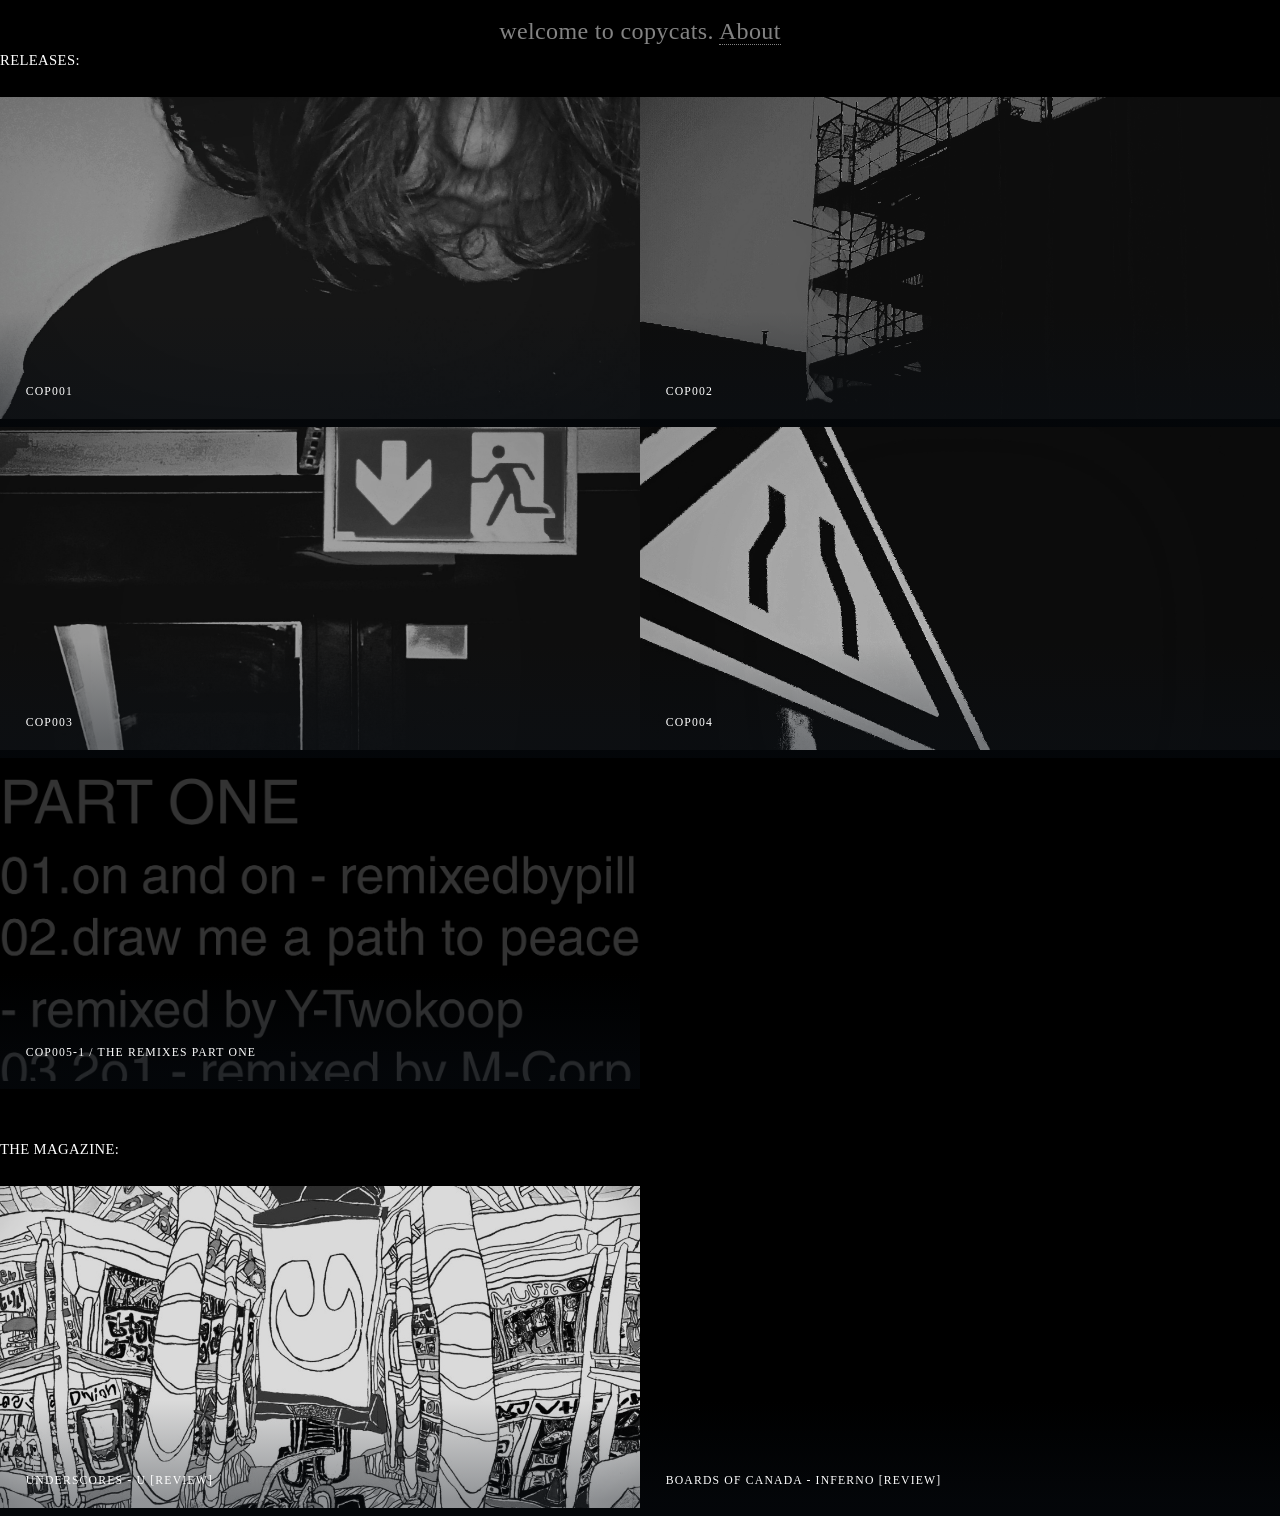
==== commit aec3427c: "Add files via upload" ====
--- a/index.html
+++ b/index.html
@@ -102,16 +102,8 @@
 							<article class="thumb">
 							<a href="imgs/full/COP005-1THEREMIXES.jpg" class="image"><img src="imgs/thumb/COP005-1THEREMIXES.jpg" alt="" /></a>
 							<h2>COP005-1 / THE REMIXES PART ONE</h2>
-							<p>featuring remixes by pill, y-Twokoop, M-Corp & Sonsique
-								<BR><a href="https://copycatsrecssssssssss.bandcamp.com/album/cop005-1-the-remixes-part-one">LISTEN ON BANDCAMP</a></BR>
-							</p>
-                          </article>
-
-							<article class="thumb">
-							<a href="imgs/full/COP005-2THEREMIXES.jpg" class="image"><img src="imgs/thumb/COP005-2THEREMIXES.jpg" alt="" /></a>
-							<h2>COP005-2 / THE REMIXES PART TWO</h2>
-							<p>featuring remixes by impstr, Greystar, sirpodzol & Pitchdrop
-								<BR><a href="https://copycatsrecssssssssss.bandcamp.com/album/cop005-2-the-remixes-part-two">LISTEN ON BANDCAMP</a></BR>
+							<p>
+								<BR><a href="https://copycatsrecssssssssss.bandcamp.com/album/cop005-1-the-remixes-part-one">OUT NOW! LISTEN ON BANDCAMP</a></BR>
 							</p>
                           </article>
 						</div>
@@ -138,6 +130,16 @@
 								<BR>read the review for underscores' latest album U <a href="underscores.html">here!</a></BR>
 							</p>
 						</article>
+
+                        <article class="thumb">
+							<a href="imgs/full/boards-of-canada-inferno.jpg" class="image"><img src="imgs/thumb/boards-of-canada-inferno.jpg" alt="" /></a>
+							<h2>Boards Of Canada - Inferno [REVIEW]</h2>
+							<p>
+								<BR>read the review for BOC's first record after 13 years <a href="BOC.html">here!</a></BR>
+							</p>
+						</article>
+
+
 					</div>				
 
 
@@ -151,4 +153,4 @@
 			<script src="assets/js/main.js"></script>
 			<script src="https://ajax.googleapis.com/ajax/libs/jquery/2.1.1/jquery.min.js"></script>
 </body>
-</html>
+</html>
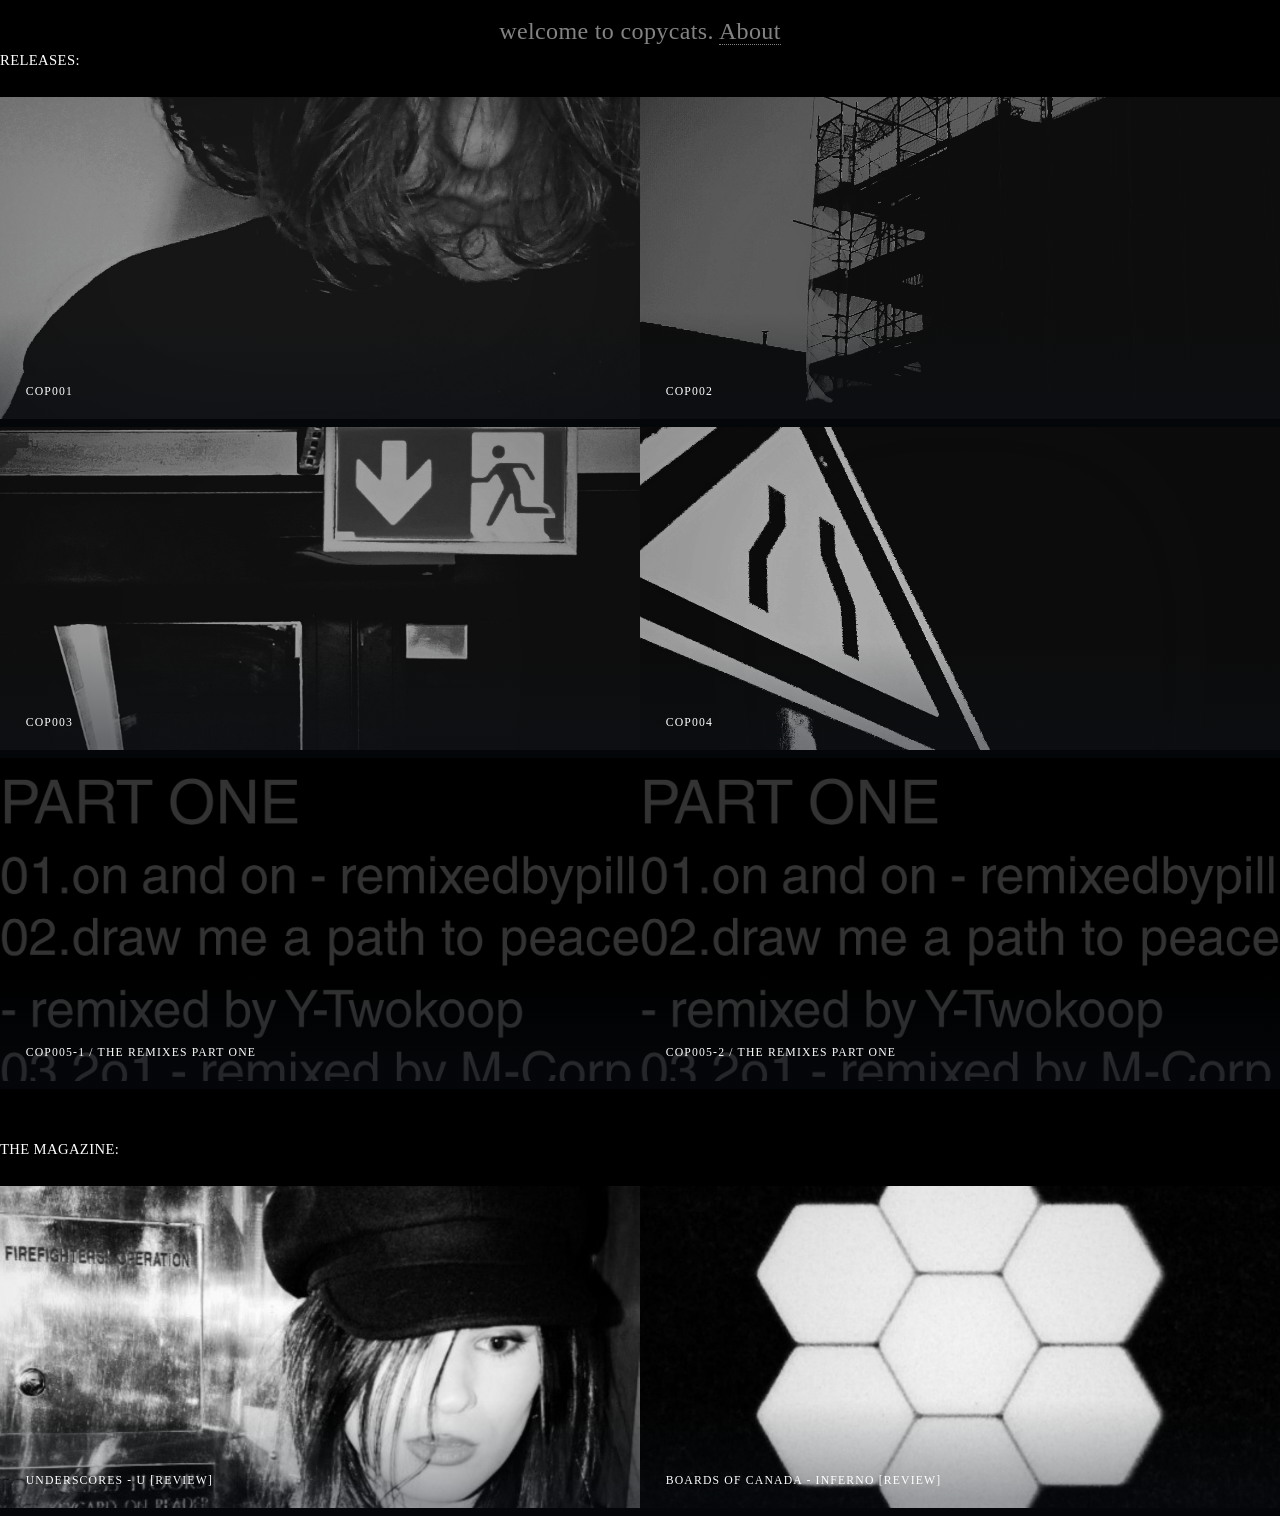
==== commit 1c503808: "Update index.html" ====
--- a/index.html
+++ b/index.html
@@ -102,8 +102,18 @@
 							<article class="thumb">
 							<a href="imgs/full/COP005-1THEREMIXES.jpg" class="image"><img src="imgs/thumb/COP005-1THEREMIXES.jpg" alt="" /></a>
 							<h2>COP005-1 / THE REMIXES PART ONE</h2>
-							<p>
-								<BR><a href="https://copycatsrecssssssssss.bandcamp.com/album/cop005-1-the-remixes-part-one">OUT NOW! LISTEN ON BANDCAMP</a></BR>
+							<p>features remixes by pill, y-Twokoop, M-Corp and Sonsique
+								<BR><a href="https://copycatsrecssssssssss.bandcamp.com/album/cop005-1-the-remixes-part-one">LISTEN ON BANDCAMP</a></BR>
+							</p>
+                          </article>
+
+							</article>
+							
+							<article class="thumb">
+							<a href="imgs/full/COP005-1THEREMIXES.jpg" class="image"><img src="imgs/thumb/COP005-1THEREMIXES.jpg" alt="" /></a>
+							<h2>COP005-2 / THE REMIXES PART ONE</h2>
+							<p>features remixes by impstr, Greystar, sirpodzol and Pitchdrop
+								<BR><a href="https://copycatsrecssssssssss.bandcamp.com/album/cop005-2-the-remixes-part-two">LISTEN ON BANDCAMP</a></BR>
 							</p>
                           </article>
 						</div>
@@ -153,4 +163,4 @@
 			<script src="assets/js/main.js"></script>
 			<script src="https://ajax.googleapis.com/ajax/libs/jquery/2.1.1/jquery.min.js"></script>
 </body>
-</html>+</html>
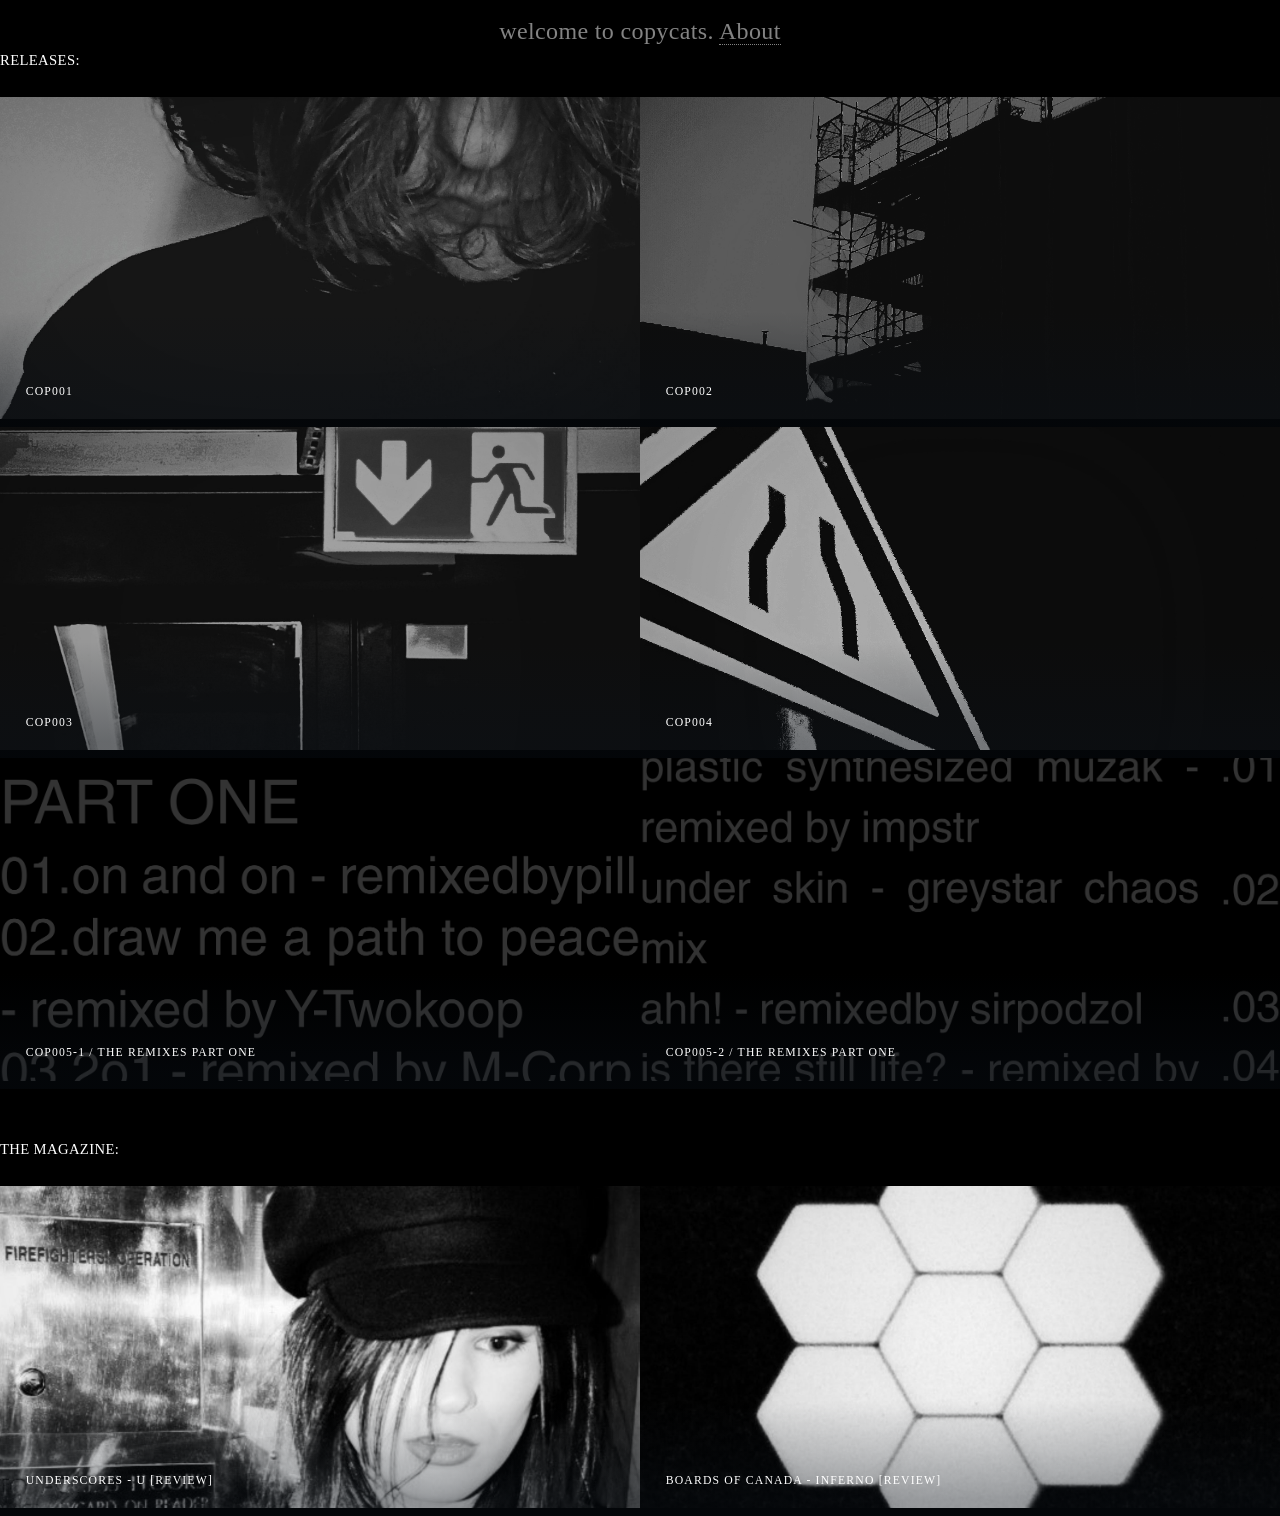
==== commit 5bc048eb: "Update index.html" ====
--- a/index.html
+++ b/index.html
@@ -110,7 +110,7 @@
 							</article>
 							
 							<article class="thumb">
-							<a href="imgs/full/COP005-1THEREMIXES.jpg" class="image"><img src="imgs/thumb/COP005-1THEREMIXES.jpg" alt="" /></a>
+							<a href="imgs/full/COP005-2THEREMIXES.jpg" class="image"><img src="imgs/thumb/COP005-2THEREMIXES.jpg" alt="" /></a>
 							<h2>COP005-2 / THE REMIXES PART ONE</h2>
 							<p>features remixes by impstr, Greystar, sirpodzol and Pitchdrop
 								<BR><a href="https://copycatsrecssssssssss.bandcamp.com/album/cop005-2-the-remixes-part-two">LISTEN ON BANDCAMP</a></BR>
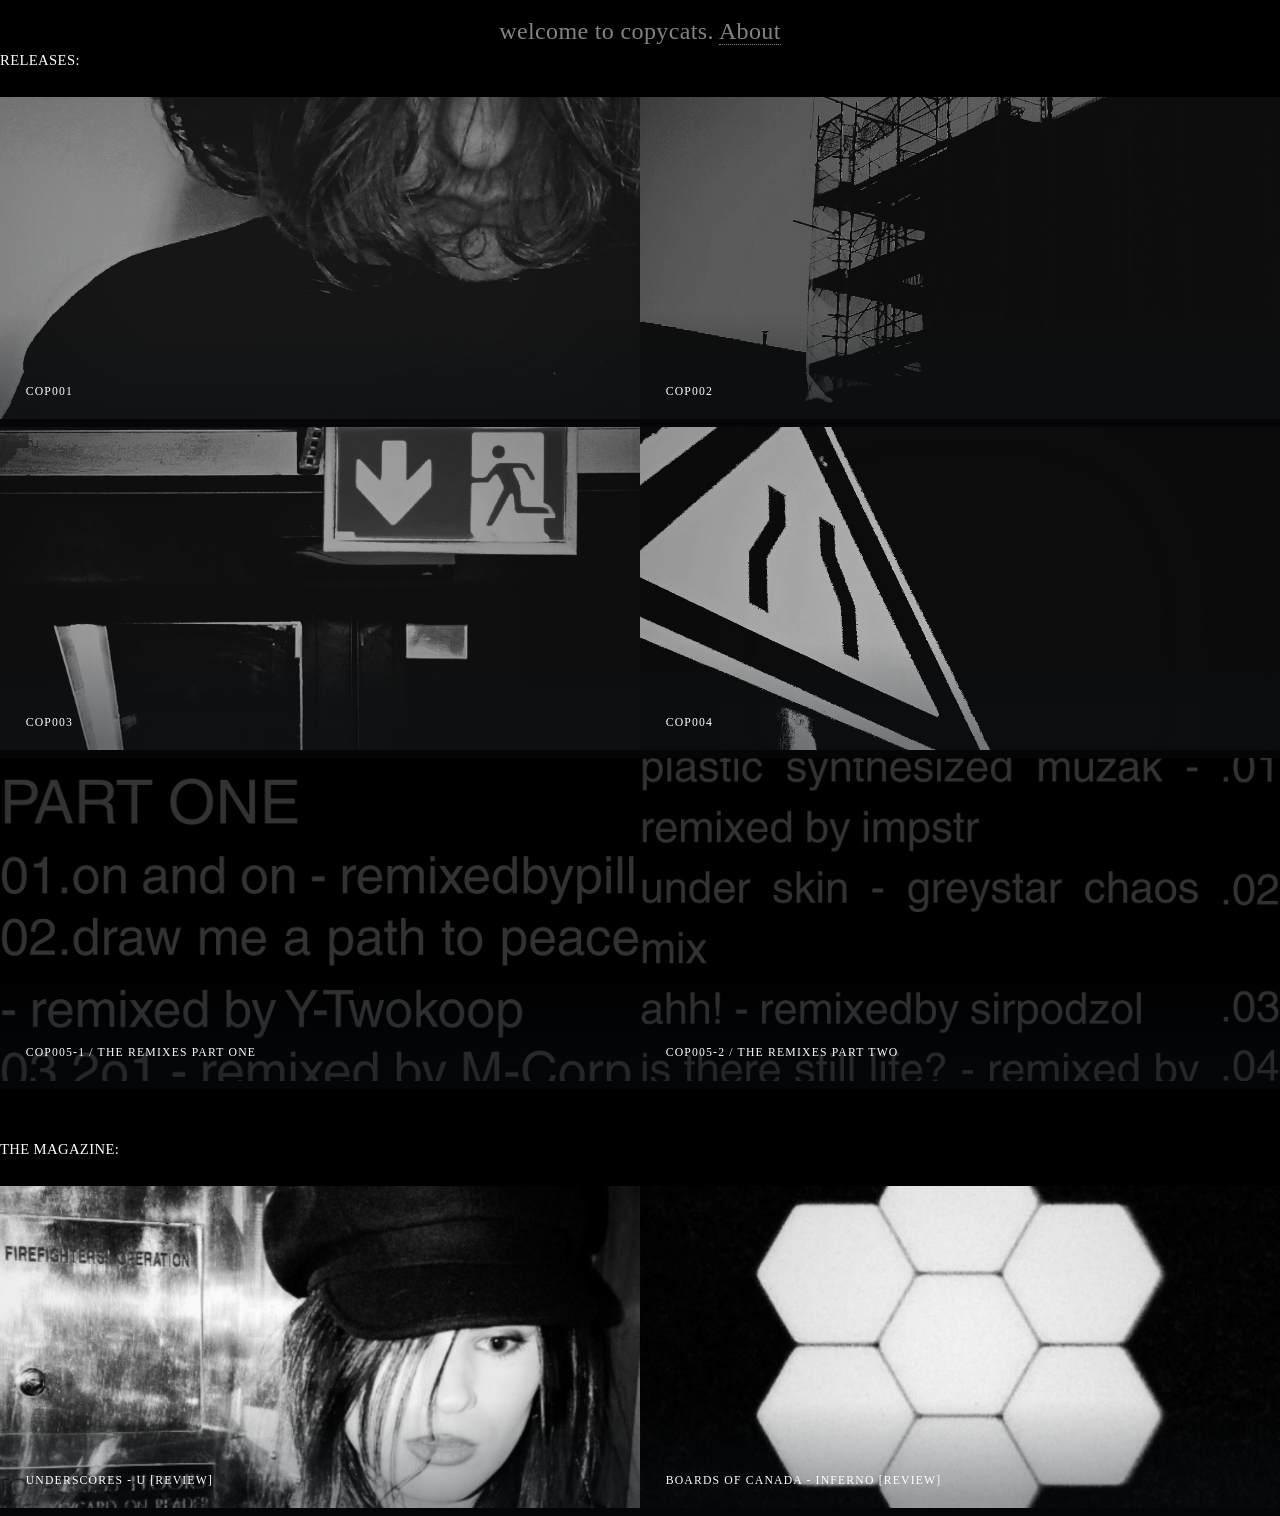
==== commit bfcbfe63: "Update index.html" ====
--- a/index.html
+++ b/index.html
@@ -111,7 +111,7 @@
 							
 							<article class="thumb">
 							<a href="imgs/full/COP005-2THEREMIXES.jpg" class="image"><img src="imgs/thumb/COP005-2THEREMIXES.jpg" alt="" /></a>
-							<h2>COP005-2 / THE REMIXES PART ONE</h2>
+							<h2>COP005-2 / THE REMIXES PART TWO</h2>
 							<p>features remixes by impstr, Greystar, sirpodzol and Pitchdrop
 								<BR><a href="https://copycatsrecssssssssss.bandcamp.com/album/cop005-2-the-remixes-part-two">LISTEN ON BANDCAMP</a></BR>
 							</p>
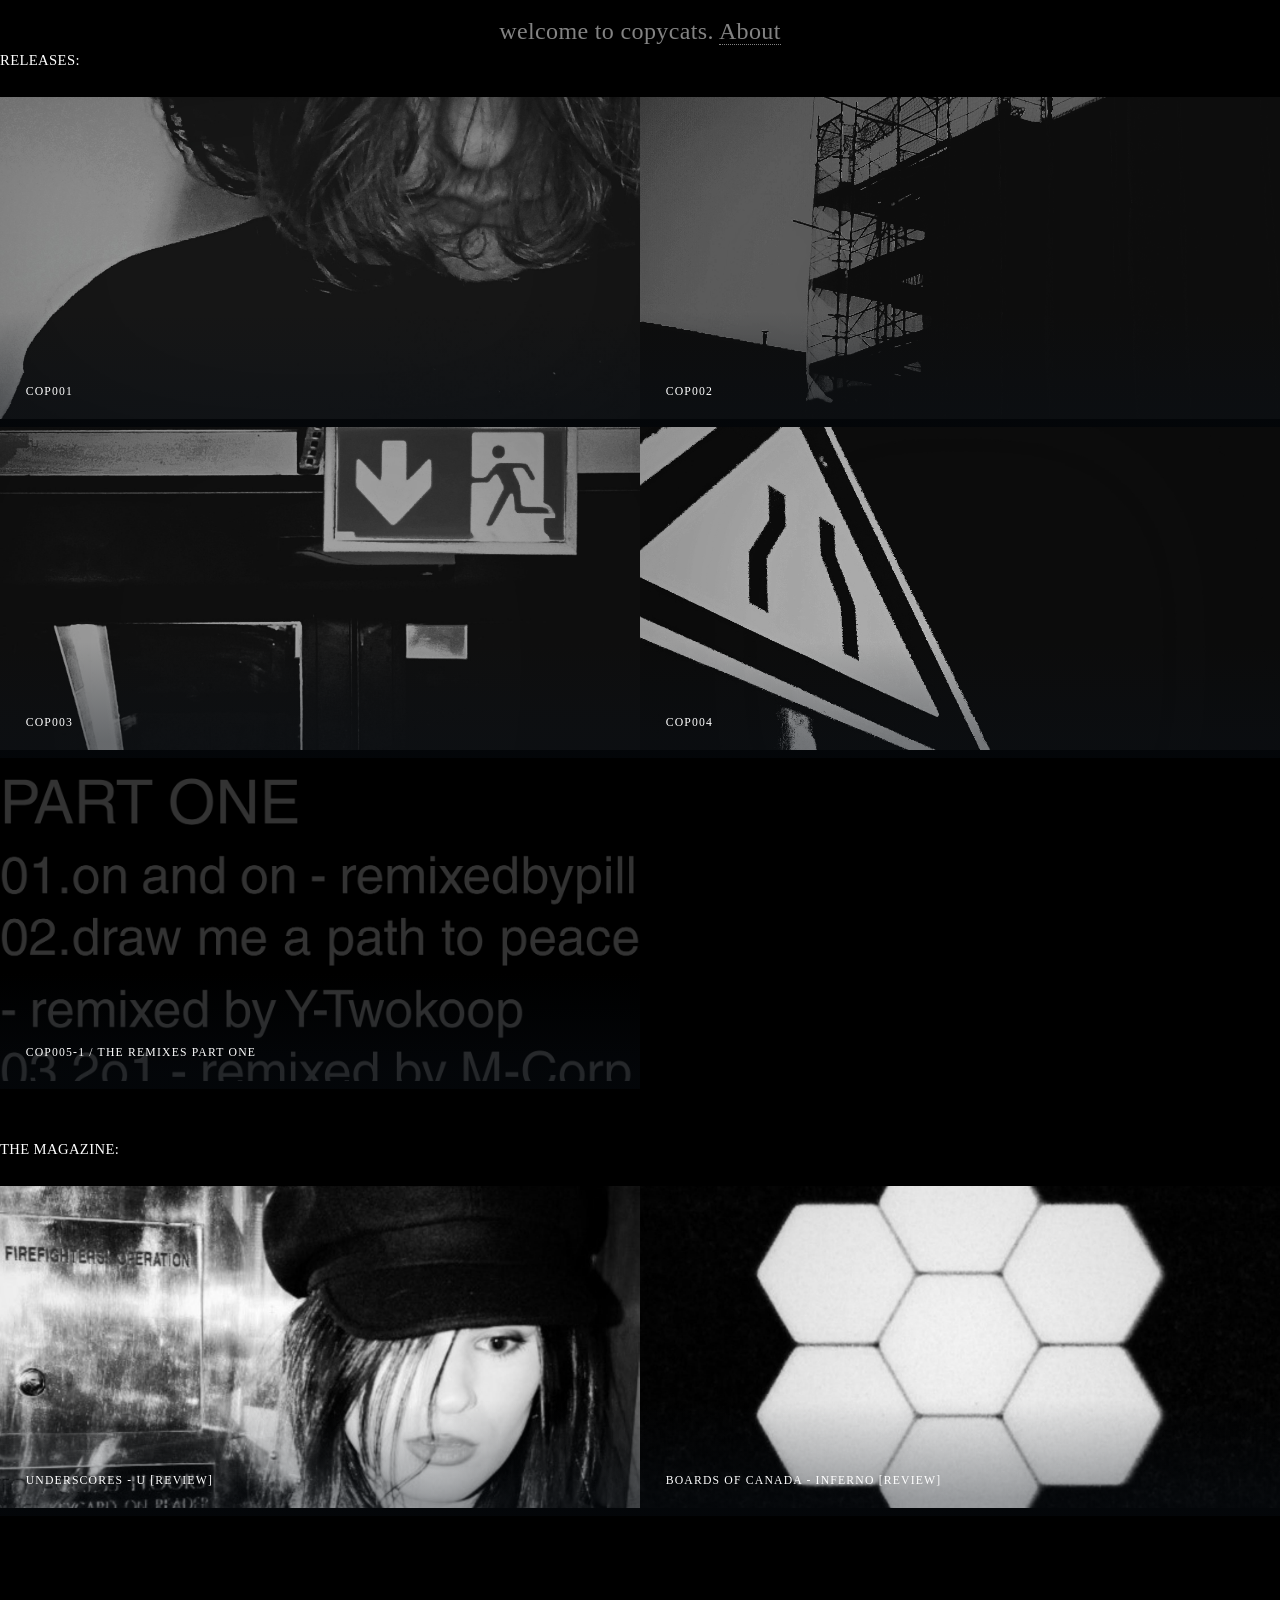
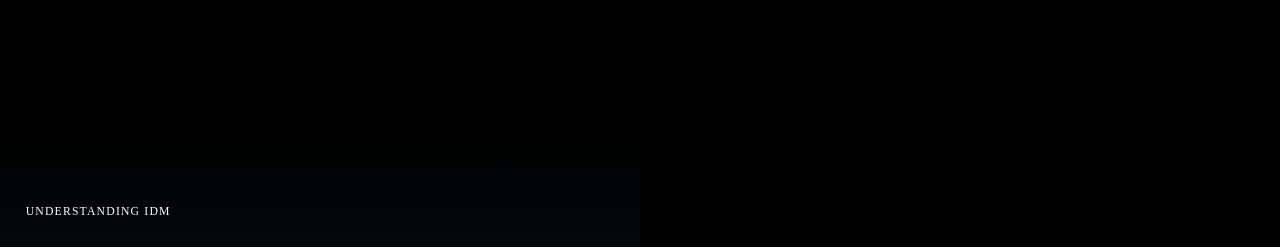
==== commit 6c4f0c52: "Add files via upload" ====
--- a/index.html
+++ b/index.html
@@ -102,18 +102,8 @@
 							<article class="thumb">
 							<a href="imgs/full/COP005-1THEREMIXES.jpg" class="image"><img src="imgs/thumb/COP005-1THEREMIXES.jpg" alt="" /></a>
 							<h2>COP005-1 / THE REMIXES PART ONE</h2>
-							<p>features remixes by pill, y-Twokoop, M-Corp and Sonsique
-								<BR><a href="https://copycatsrecssssssssss.bandcamp.com/album/cop005-1-the-remixes-part-one">LISTEN ON BANDCAMP</a></BR>
-							</p>
-                          </article>
-
-							</article>
-							
-							<article class="thumb">
-							<a href="imgs/full/COP005-2THEREMIXES.jpg" class="image"><img src="imgs/thumb/COP005-2THEREMIXES.jpg" alt="" /></a>
-							<h2>COP005-2 / THE REMIXES PART TWO</h2>
-							<p>features remixes by impstr, Greystar, sirpodzol and Pitchdrop
-								<BR><a href="https://copycatsrecssssssssss.bandcamp.com/album/cop005-2-the-remixes-part-two">LISTEN ON BANDCAMP</a></BR>
+							<p>
+								<BR><a href="https://copycatsrecssssssssss.bandcamp.com/album/cop005-1-the-remixes-part-one">OUT NOW! LISTEN ON BANDCAMP</a></BR>
 							</p>
                           </article>
 						</div>
@@ -148,7 +138,14 @@
 								<BR>read the review for BOC's first record after 13 years <a href="BOC.html">here!</a></BR>
 							</p>
 						</article>
-
+                        
+						<article class="thumb">
+							<a href="imgs/full/idmf.jpg" class="image"><img src="imgs/thumb/idmt.jpg" alt="" /></a>
+							<h2>UNDERSTANDING IDM</h2>
+							<p>
+								<BR>a retrospective on the history of the Braindance movement + 10 essential records you should listen to -<a href="idm.html">here!</a></BR>
+							</p>
+						</article>
 
 					</div>				
 
@@ -163,4 +160,4 @@
 			<script src="assets/js/main.js"></script>
 			<script src="https://ajax.googleapis.com/ajax/libs/jquery/2.1.1/jquery.min.js"></script>
 </body>
-</html>
+</html>
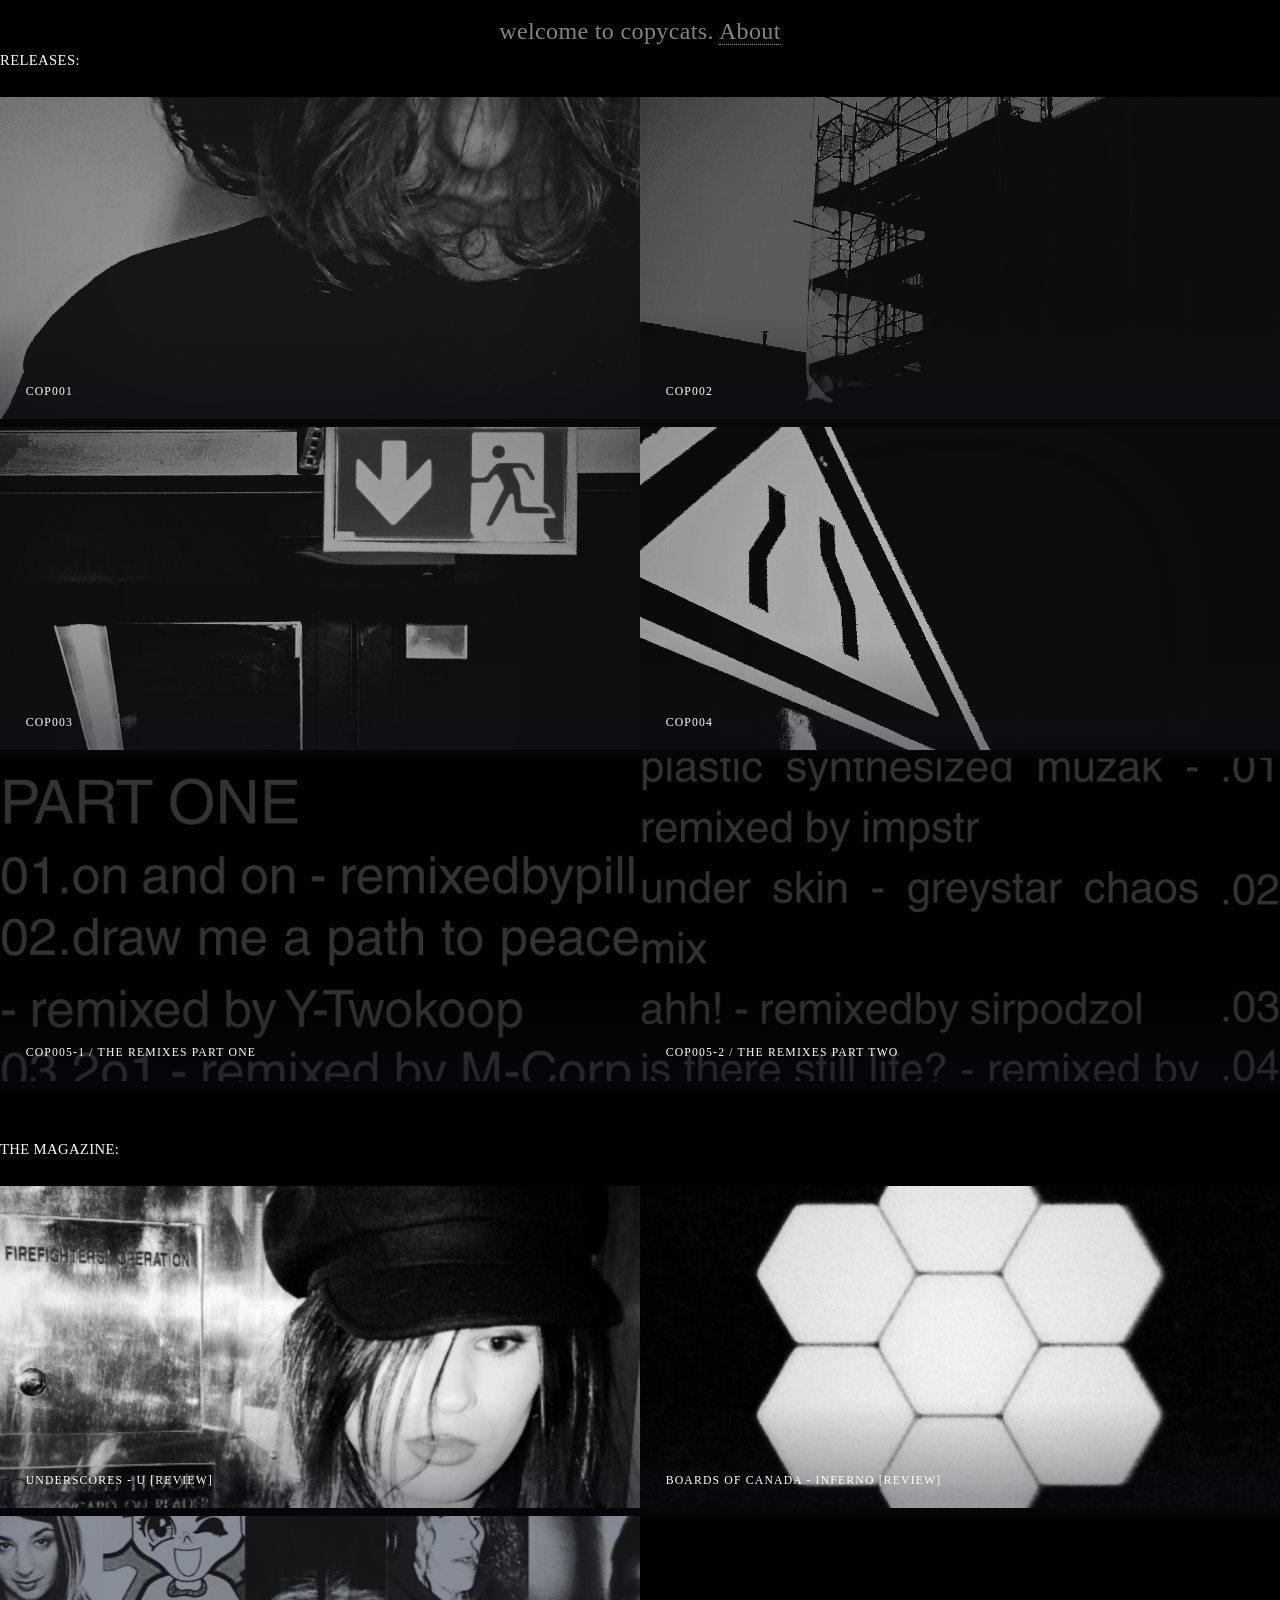
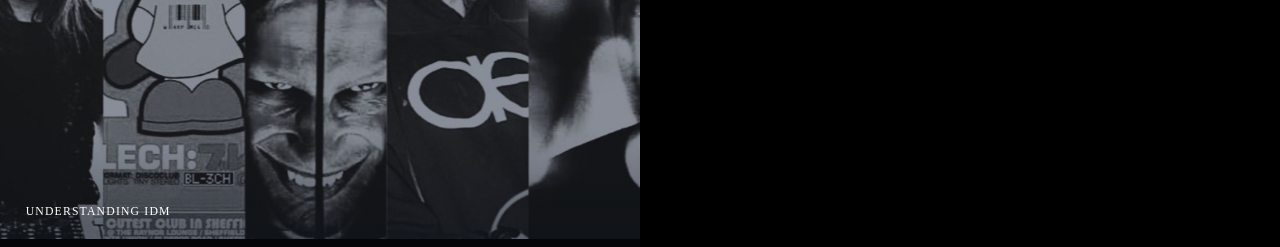
==== commit c00cd0ec: "Add files via upload" ====
--- a/index.html
+++ b/index.html
@@ -106,6 +106,14 @@
 								<BR><a href="https://copycatsrecssssssssss.bandcamp.com/album/cop005-1-the-remixes-part-one">OUT NOW! LISTEN ON BANDCAMP</a></BR>
 							</p>
                           </article>
+
+						  <article class="thumb">
+							<a href="imgs/full/COP005-2THEREMIXES.jpg" class="image"><img src="imgs/thumb/COP005-2THEREMIXES.jpg" alt="" /></a>
+							<h2>COP005-2 / THE REMIXES PART TWO</h2>
+							<p>
+								<BR><a href="https://copycatsrecssssssssss.bandcamp.com/album/cop005-2-the-remixes-part-two">OUT NOW! LISTEN ON BANDCAMP</a></BR>
+							</p>
+                          </article>
 						</div>
 				
 <br>
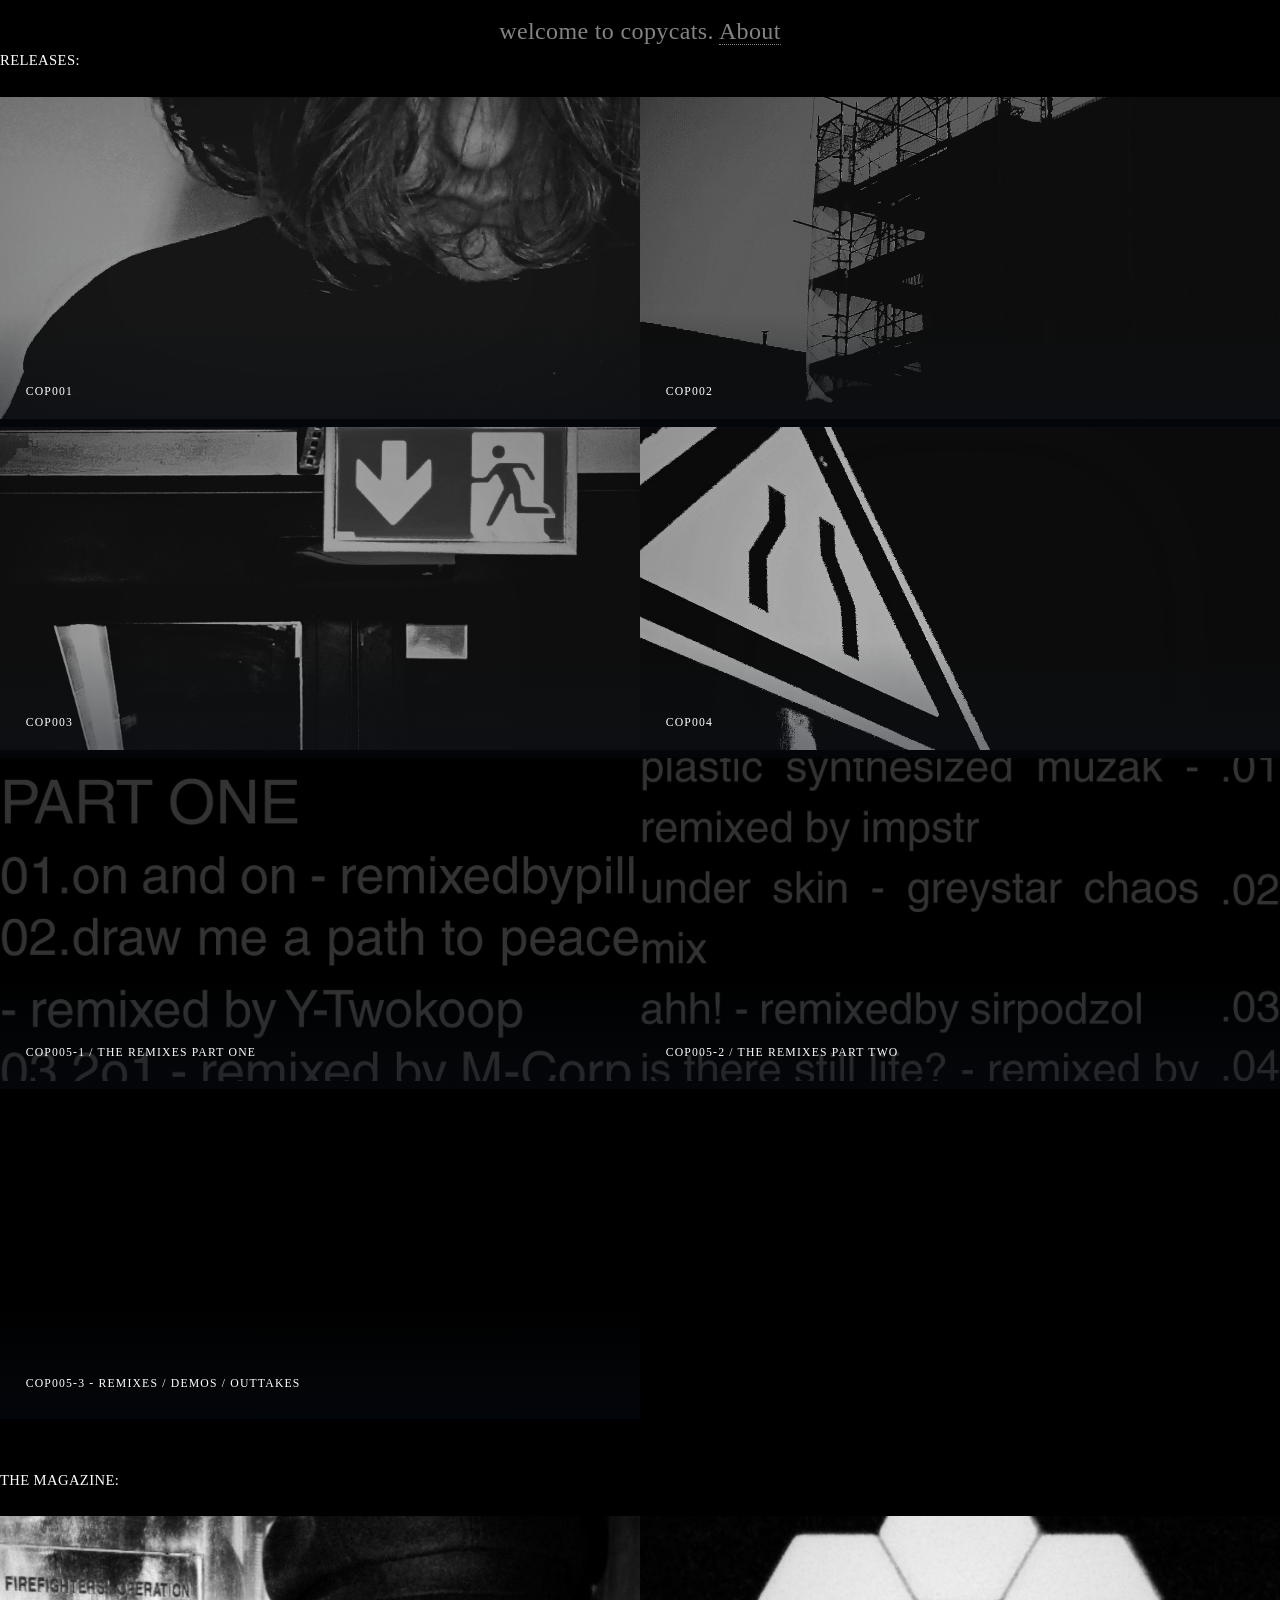
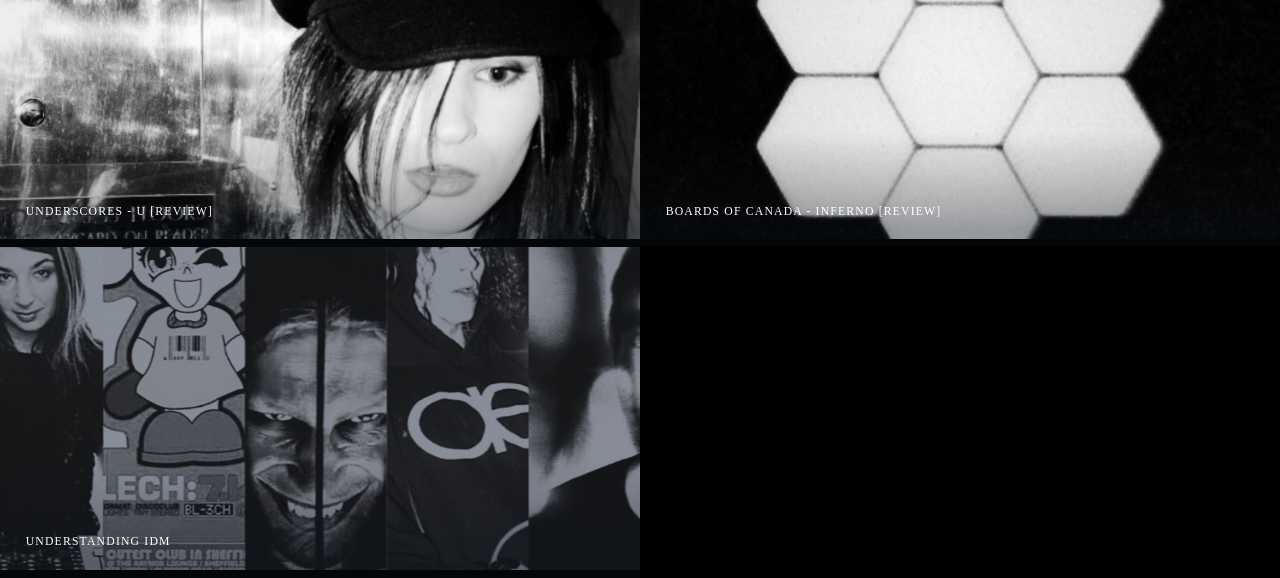
==== commit b262c969: "Add files via upload" ====
--- a/index.html
+++ b/index.html
@@ -114,6 +114,15 @@
 								<BR><a href="https://copycatsrecssssssssss.bandcamp.com/album/cop005-2-the-remixes-part-two">OUT NOW! LISTEN ON BANDCAMP</a></BR>
 							</p>
                           </article>
+
+						<article class="thumb">
+							<a href="imgs/full/0053full.jpg" class="image"><img src="imgs/thumb/0053thumb.jpg" alt="" /></a>
+							<h2>COP005-3 - REMIXES / DEMOS / OUTTAKES</h2>
+							<p>the remixes, demos and outtakes of the COP EP series' tracks, all together in one big compilation
+								<BR><a href="https://copycatsrecssssssssss.bandcamp.com/album/cop005-3-remixes-demos-outtakes">LISTEN ON BANDCAMP</a></BR>
+							</p>
+                          </article>
+
 						</div>
 				
 <br>
